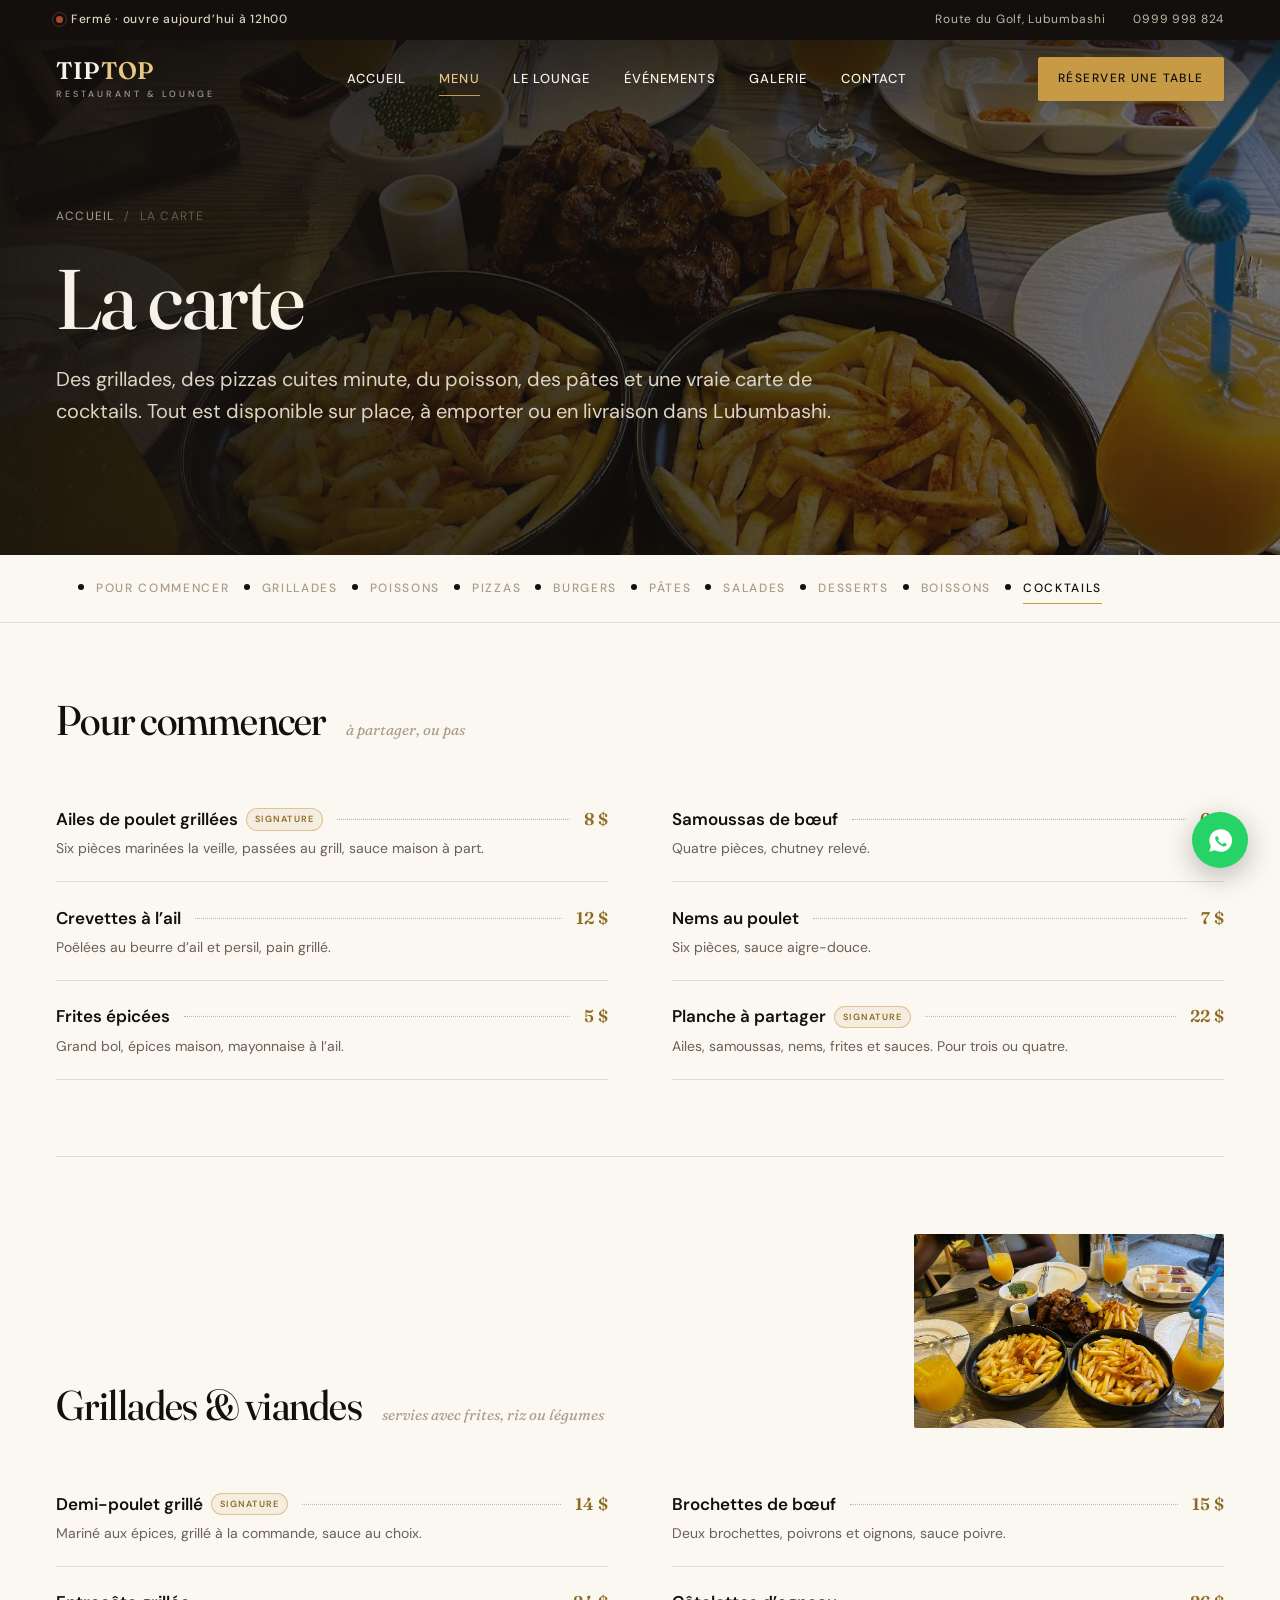
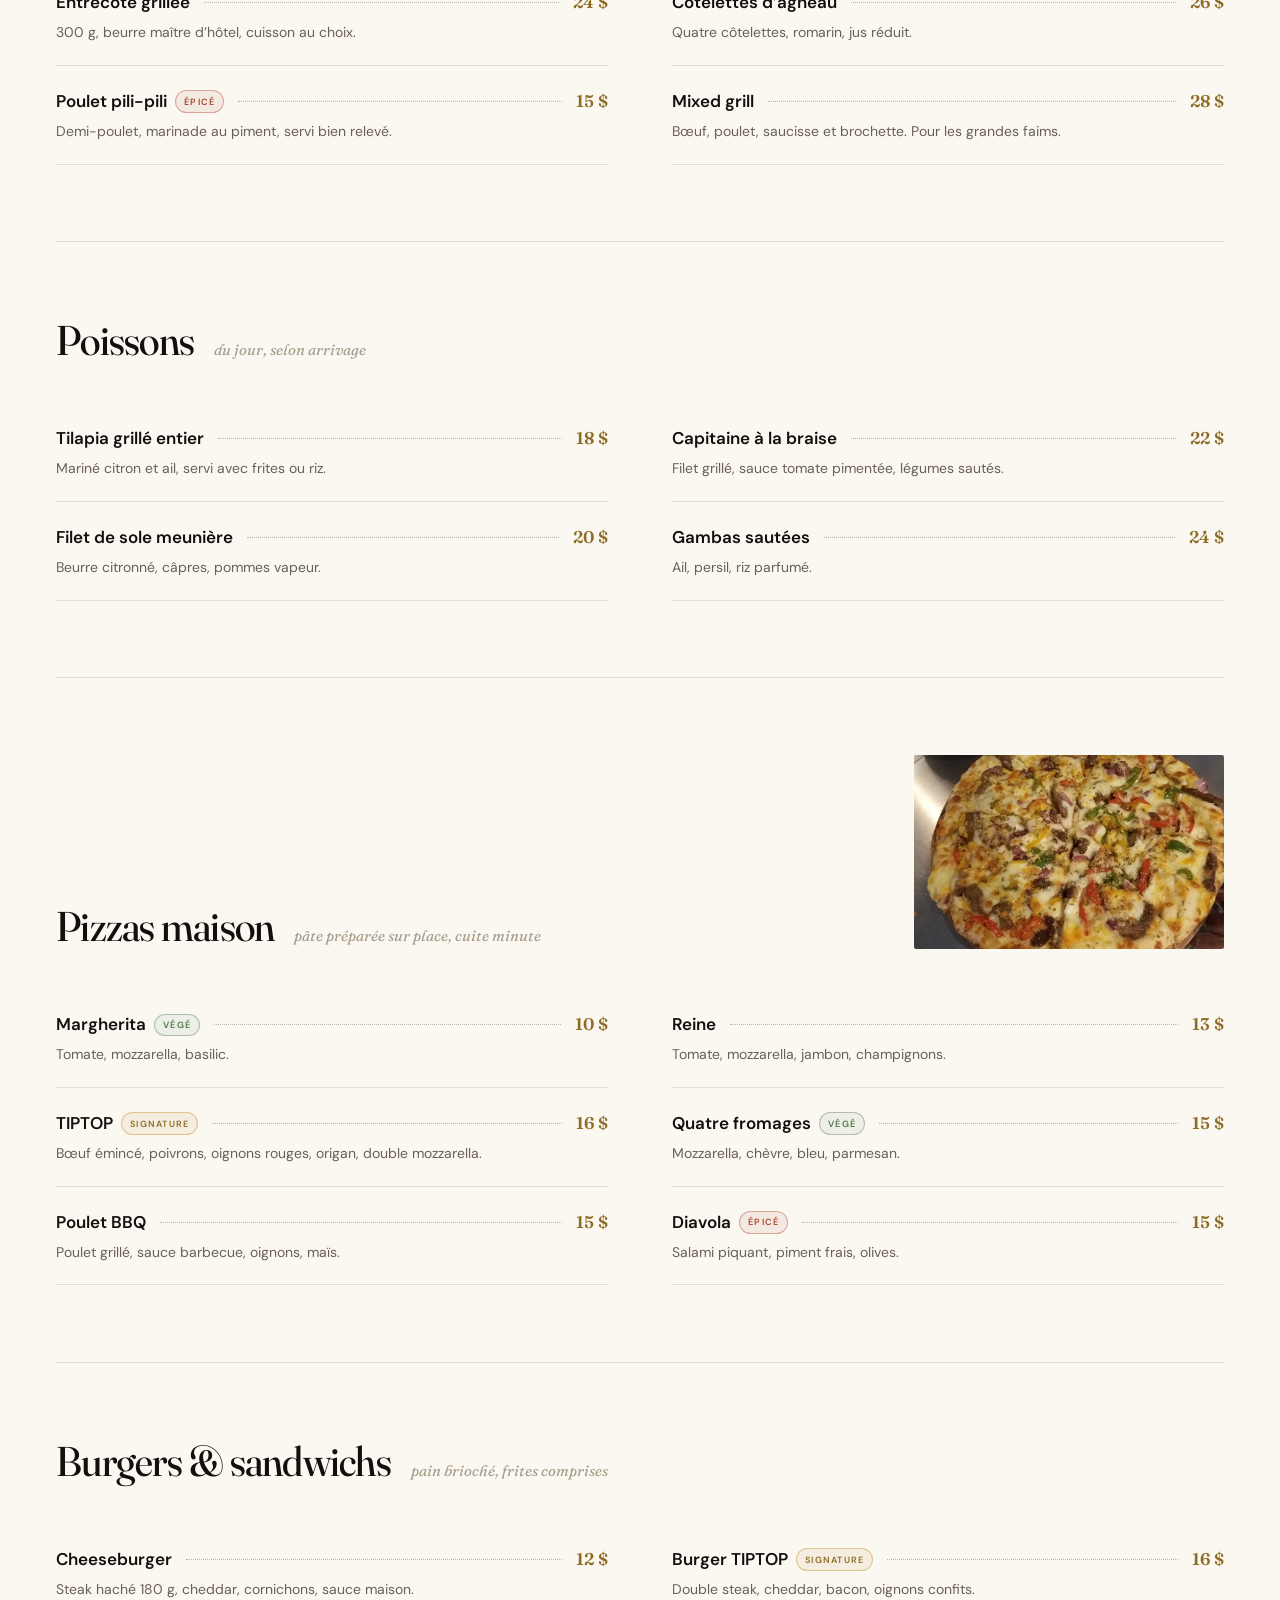
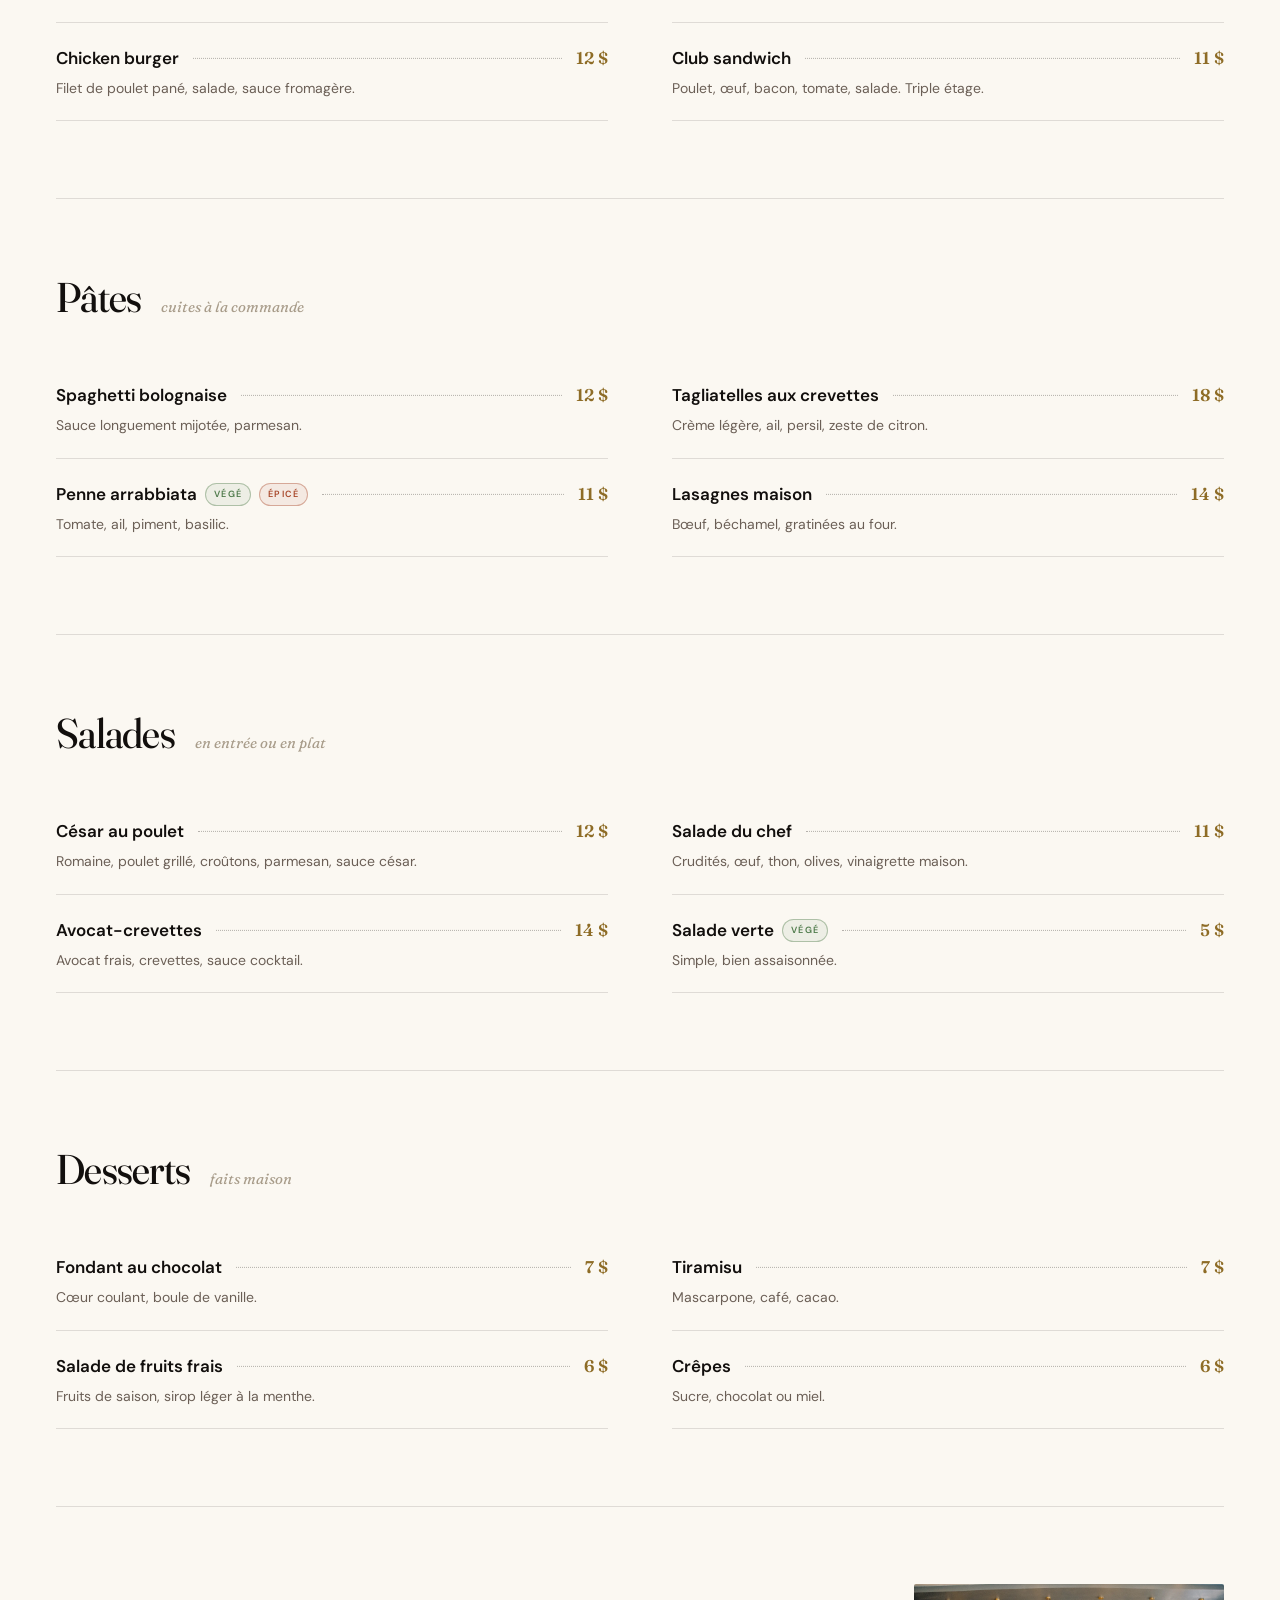
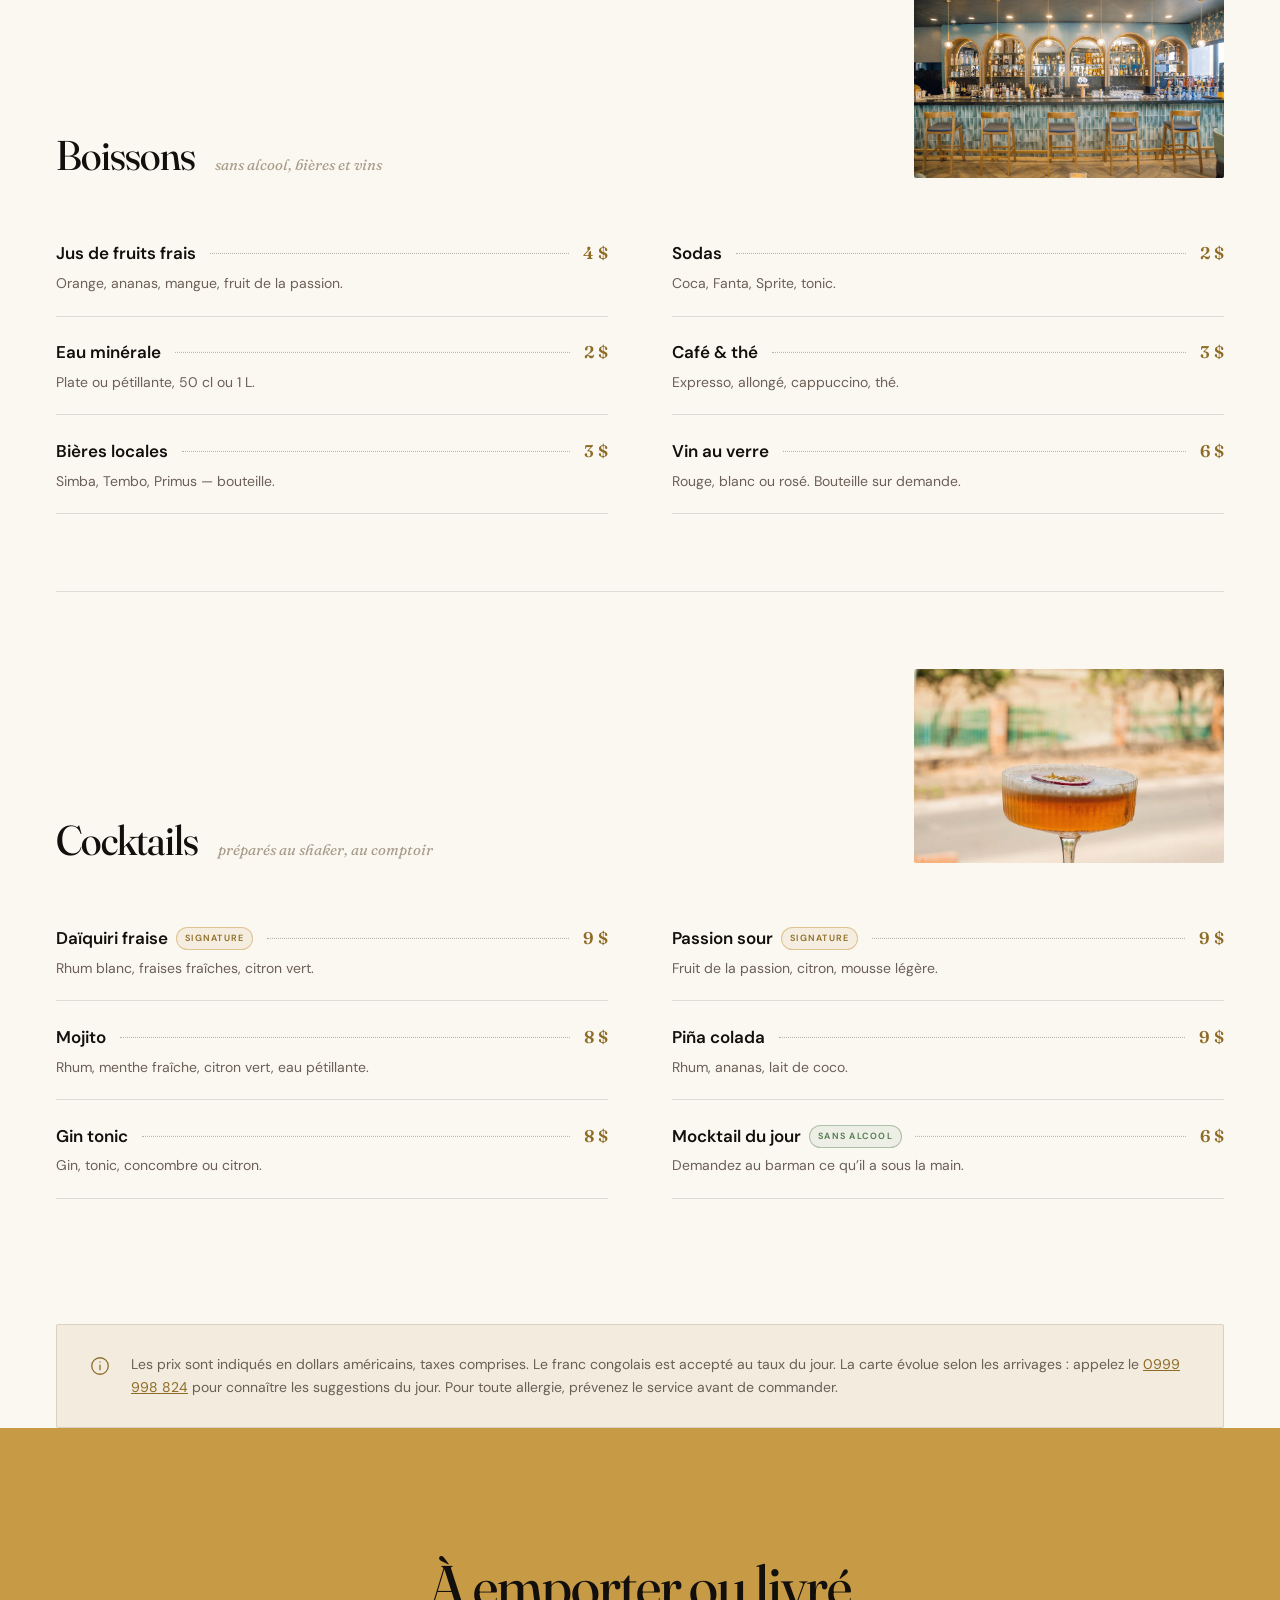
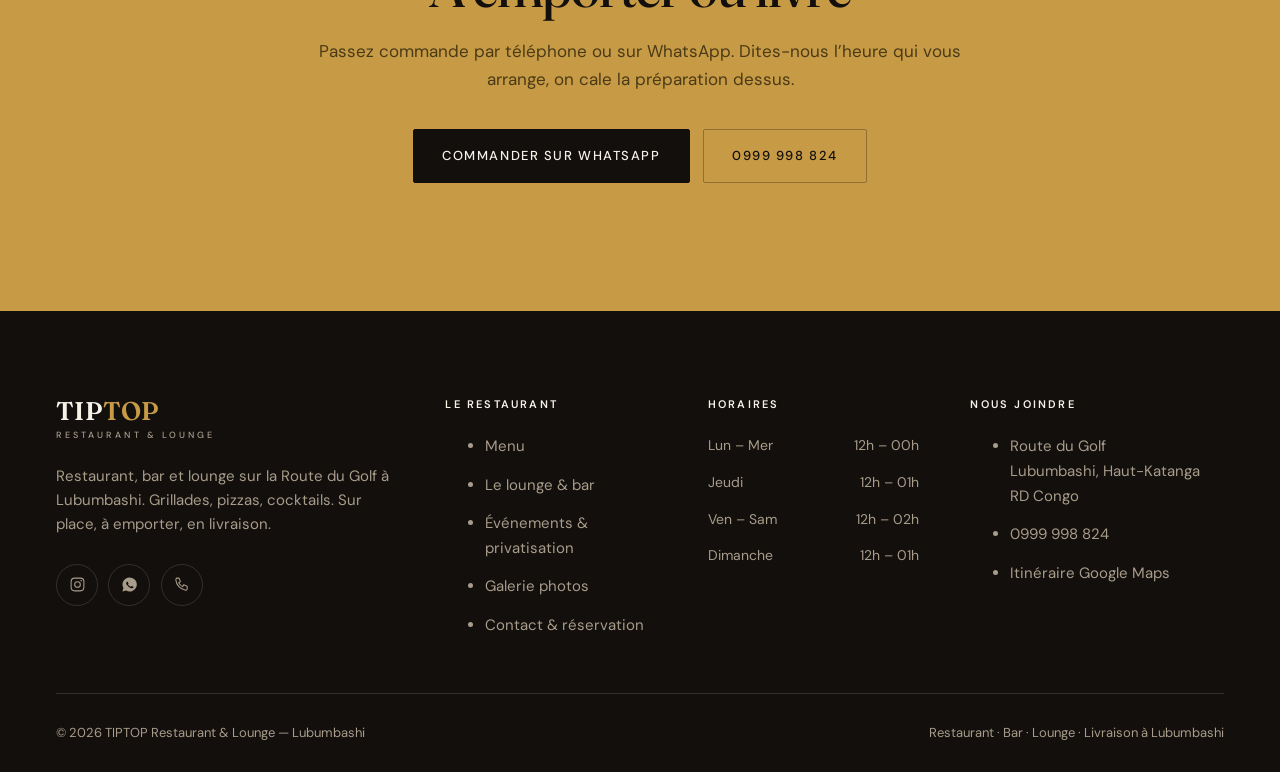
==== carte.html @ ab0c1795 "Site de démonstration TIPTOP Restaurant & Lounge Proposition commerciale pour le restaurant TIPTOP, " ====
<!DOCTYPE html>
<html lang="fr">
<head>
<!-- COPIE DE DEMONSTRATION : indexation desactivee. Voir robots.txt. -->
<meta charset="utf-8">
<meta name="viewport" content="width=device-width,initial-scale=1">
<title>La carte — Grillades, pizzas &amp; cocktails | TIPTOP Lubumbashi</title>
<meta name="description" content="La carte du TIPTOP à Lubumbashi : grillades, poissons, pizzas maison, burgers, salades et cocktails. Sur place, à emporter ou en livraison.">
<link rel="canonical" href="https://www.tiptoplubumbashi.cd/carte.html">
<meta name="robots" content="noindex,nofollow">
<meta name="theme-color" content="#120F0D">

<meta property="og:type" content="website">
<meta property="og:locale" content="fr_CD">
<meta property="og:site_name" content="TIPTOP Restaurant &amp; Lounge">
<meta property="og:title" content="La carte du TIPTOP — Restaurant à Lubumbashi">
<meta property="og:description" content="Grillades, pizzas maison, poissons, burgers et cocktails. Route du Golf, Lubumbashi.">
<meta property="og:url" content="https://www.tiptoplubumbashi.cd/carte.html">
<meta property="og:image" content="https://www.tiptoplubumbashi.cd/assets/img/grillades-poulet-frites-restaurant-lubumbashi.jpg">
<meta name="twitter:card" content="summary_large_image">

<link rel="icon" href="assets/img/favicon.svg" type="image/svg+xml">
<link rel="preconnect" href="https://fonts.googleapis.com">
<link rel="preconnect" href="https://fonts.gstatic.com" crossorigin>
<link href="https://fonts.googleapis.com/css2?family=DM+Sans:ital,opsz,wght@0,9..40,300..700;1,9..40,400&family=Fraunces:ital,opsz,wght,SOFT,WONK@0,9..144,300..700,0..100,0..1;1,9..144,300..700,0..100,0..1&display=swap" rel="stylesheet">
<link rel="stylesheet" href="assets/css/style.css">

<script type="application/ld+json">
{
  "@context": "https://schema.org",
  "@graph": [
    {
      "@type": "Menu",
      "@id": "https://www.tiptoplubumbashi.cd/carte.html#menu",
      "name": "Carte du TIPTOP Restaurant & Lounge",
      "inLanguage": "fr",
      "provider": { "@type": "Restaurant", "name": "TIPTOP Restaurant & Lounge", "@id": "https://www.tiptoplubumbashi.cd/#restaurant" },
      "hasMenuSection": [
        { "@type": "MenuSection", "name": "Pour commencer" },
        { "@type": "MenuSection", "name": "Grillades & viandes" },
        { "@type": "MenuSection", "name": "Poissons" },
        { "@type": "MenuSection", "name": "Pizzas maison" },
        { "@type": "MenuSection", "name": "Burgers & sandwichs" },
        { "@type": "MenuSection", "name": "Pâtes" },
        { "@type": "MenuSection", "name": "Salades" },
        { "@type": "MenuSection", "name": "Desserts" },
        { "@type": "MenuSection", "name": "Boissons" },
        { "@type": "MenuSection", "name": "Cocktails" }
      ]
    },
    {
      "@type": "BreadcrumbList",
      "itemListElement": [
        { "@type": "ListItem", "position": 1, "name": "Accueil", "item": "https://www.tiptoplubumbashi.cd/" },
        { "@type": "ListItem", "position": 2, "name": "La carte", "item": "https://www.tiptoplubumbashi.cd/carte.html" }
      ]
    }
  ]
}
</script>
</head>
<body>

<a href="#principal" class="sr">Aller au contenu</a>

<div class="annonce">
  <div class="enveloppe annonce__in">
    <span class="annonce__etat" data-etat>
      <span class="pastille"></span>
      <span data-etat-texte>Ouvert aujourd’hui</span>
    </span>
    <span class="annonce__liens">
      <a href="index.html#infos">Route du Golf, Lubumbashi</a>
      <a href="tel:+243999998824" class="annonce__tel">0999 998 824</a>
    </span>
  </div>
</div>

<header class="entete">
  <div class="enveloppe entete__in">
    <a href="index.html" class="marque" aria-label="TIPTOP Restaurant et Lounge, accueil">
      <span class="marque__nom">TIP<span>TOP</span></span>
      <span class="marque__sous">Restaurant &amp; Lounge</span>
    </a>
    <nav class="nav" id="menu-principal" aria-label="Navigation principale">
      <a href="index.html">Accueil</a>
      <a href="carte.html" aria-current="page">Menu</a>
      <a href="lounge.html">Le lounge</a>
      <a href="evenements.html">Événements</a>
      <a href="galerie.html">Galerie</a>
      <a href="contact.html">Contact</a>
      <a href="contact.html#reserver" class="btn btn--or btn--petit">Réserver</a>
    </nav>
    <div class="entete__actions">
      <a href="contact.html#reserver" class="btn btn--or btn--petit">Réserver une table</a>
      <button class="burger" aria-label="Ouvrir le menu" aria-expanded="false" aria-controls="menu-principal"><span></span></button>
    </div>
  </div>
</header>
<div class="voile" hidden></div>

<main id="principal">

  <section class="heros-page">
    <div class="heros-page__media">
      <img src="assets/img/grillades-poulet-frites-restaurant-lubumbashi.webp"
           alt="Grillades, frites et sauces servies à table au TIPTOP Restaurant à Lubumbashi"
           width="1800" height="1350" fetchpriority="high">
    </div>
    <div class="enveloppe">
      <nav class="fil" aria-label="Fil d’Ariane">
        <a href="index.html">Accueil</a><span>/</span><span>La carte</span>
      </nav>
      <h1>La carte</h1>
      <p class="chapeau">
        Des grillades, des pizzas cuites minute, du poisson, des pâtes et une vraie
        carte de cocktails. Tout est disponible sur place, à emporter ou en livraison
        dans Lubumbashi.
      </p>
    </div>
  </section>

  <!-- Sommaire -->
  <nav class="menu-nav" aria-label="Sections de la carte">
    <div class="enveloppe">
      <ul>
        <li><a href="#entrees">Pour commencer</a></li>
        <li><a href="#grillades">Grillades</a></li>
        <li><a href="#poissons">Poissons</a></li>
        <li><a href="#pizzas">Pizzas</a></li>
        <li><a href="#burgers">Burgers</a></li>
        <li><a href="#pates">Pâtes</a></li>
        <li><a href="#salades">Salades</a></li>
        <li><a href="#desserts">Desserts</a></li>
        <li><a href="#boissons">Boissons</a></li>
        <li><a href="#cocktails">Cocktails</a></li>
      </ul>
    </div>
  </nav>

  <div class="enveloppe">

    <!-- Entrées -->
    <section class="carte-section" id="entrees">
      <div class="carte-section__tete">
        <div class="carte-section__titre">
          <h2>Pour commencer</h2>
          <p>à partager, ou pas</p>
        </div>
      </div>
      <div class="carte-liste">
        <div class="carte-item">
          <div class="carte-item__txt">
            <h3>Ailes de poulet grillées <span class="fanion fanion--signature">Signature</span></h3>
            <p>Six pièces marinées la veille, passées au grill, sauce maison à part.</p>
          </div>
          <span class="carte-item__pt"></span><span class="carte-item__px">8 $</span>
        </div>
        <div class="carte-item">
          <div class="carte-item__txt">
            <h3>Samoussas de bœuf</h3>
            <p>Quatre pièces, chutney relevé.</p>
          </div>
          <span class="carte-item__pt"></span><span class="carte-item__px">6 $</span>
        </div>
        <div class="carte-item">
          <div class="carte-item__txt">
            <h3>Crevettes à l’ail</h3>
            <p>Poêlées au beurre d’ail et persil, pain grillé.</p>
          </div>
          <span class="carte-item__pt"></span><span class="carte-item__px">12 $</span>
        </div>
        <div class="carte-item">
          <div class="carte-item__txt">
            <h3>Nems au poulet</h3>
            <p>Six pièces, sauce aigre-douce.</p>
          </div>
          <span class="carte-item__pt"></span><span class="carte-item__px">7 $</span>
        </div>
        <div class="carte-item">
          <div class="carte-item__txt">
            <h3>Frites épicées</h3>
            <p>Grand bol, épices maison, mayonnaise à l’ail.</p>
          </div>
          <span class="carte-item__pt"></span><span class="carte-item__px">5 $</span>
        </div>
        <div class="carte-item">
          <div class="carte-item__txt">
            <h3>Planche à partager <span class="fanion fanion--signature">Signature</span></h3>
            <p>Ailes, samoussas, nems, frites et sauces. Pour trois ou quatre.</p>
          </div>
          <span class="carte-item__pt"></span><span class="carte-item__px">22 $</span>
        </div>
      </div>
    </section>

    <!-- Grillades -->
    <section class="carte-section" id="grillades">
      <div class="carte-section__tete">
        <div class="carte-section__titre">
          <h2>Grillades &amp; viandes</h2>
          <p>servies avec frites, riz ou légumes</p>
        </div>
        <figure class="carte-section__photo">
          <img src="assets/img/grillades-poulet-frites-restaurant-lubumbashi.webp" alt="Ailes de poulet grillées et frites épicées servies au TIPTOP à Lubumbashi" width="1800" height="1350" loading="lazy">
        </figure>
      </div>
      <div class="carte-liste">
        <div class="carte-item">
          <div class="carte-item__txt">
            <h3>Demi-poulet grillé <span class="fanion fanion--signature">Signature</span></h3>
            <p>Mariné aux épices, grillé à la commande, sauce au choix.</p>
          </div>
          <span class="carte-item__pt"></span><span class="carte-item__px">14 $</span>
        </div>
        <div class="carte-item">
          <div class="carte-item__txt">
            <h3>Brochettes de bœuf</h3>
            <p>Deux brochettes, poivrons et oignons, sauce poivre.</p>
          </div>
          <span class="carte-item__pt"></span><span class="carte-item__px">15 $</span>
        </div>
        <div class="carte-item">
          <div class="carte-item__txt">
            <h3>Entrecôte grillée</h3>
            <p>300&nbsp;g, beurre maître d’hôtel, cuisson au choix.</p>
          </div>
          <span class="carte-item__pt"></span><span class="carte-item__px">24 $</span>
        </div>
        <div class="carte-item">
          <div class="carte-item__txt">
            <h3>Côtelettes d’agneau</h3>
            <p>Quatre côtelettes, romarin, jus réduit.</p>
          </div>
          <span class="carte-item__pt"></span><span class="carte-item__px">26 $</span>
        </div>
        <div class="carte-item">
          <div class="carte-item__txt">
            <h3>Poulet pili-pili <span class="fanion fanion--epice">Épicé</span></h3>
            <p>Demi-poulet, marinade au piment, servi bien relevé.</p>
          </div>
          <span class="carte-item__pt"></span><span class="carte-item__px">15 $</span>
        </div>
        <div class="carte-item">
          <div class="carte-item__txt">
            <h3>Mixed grill</h3>
            <p>Bœuf, poulet, saucisse et brochette. Pour les grandes faims.</p>
          </div>
          <span class="carte-item__pt"></span><span class="carte-item__px">28 $</span>
        </div>
      </div>
    </section>

    <!-- Poissons -->
    <section class="carte-section" id="poissons">
      <div class="carte-section__tete">
        <div class="carte-section__titre">
          <h2>Poissons</h2>
          <p>du jour, selon arrivage</p>
        </div>
      </div>
      <div class="carte-liste">
        <div class="carte-item">
          <div class="carte-item__txt">
            <h3>Tilapia grillé entier</h3>
            <p>Mariné citron et ail, servi avec frites ou riz.</p>
          </div>
          <span class="carte-item__pt"></span><span class="carte-item__px">18 $</span>
        </div>
        <div class="carte-item">
          <div class="carte-item__txt">
            <h3>Capitaine à la braise</h3>
            <p>Filet grillé, sauce tomate pimentée, légumes sautés.</p>
          </div>
          <span class="carte-item__pt"></span><span class="carte-item__px">22 $</span>
        </div>
        <div class="carte-item">
          <div class="carte-item__txt">
            <h3>Filet de sole meunière</h3>
            <p>Beurre citronné, câpres, pommes vapeur.</p>
          </div>
          <span class="carte-item__pt"></span><span class="carte-item__px">20 $</span>
        </div>
        <div class="carte-item">
          <div class="carte-item__txt">
            <h3>Gambas sautées</h3>
            <p>Ail, persil, riz parfumé.</p>
          </div>
          <span class="carte-item__pt"></span><span class="carte-item__px">24 $</span>
        </div>
      </div>
    </section>

    <!-- Pizzas -->
    <section class="carte-section" id="pizzas">
      <div class="carte-section__tete">
        <div class="carte-section__titre">
          <h2>Pizzas maison</h2>
          <p>pâte préparée sur place, cuite minute</p>
        </div>
        <figure class="carte-section__photo">
          <img src="assets/img/pizza-maison-tiptop-lubumbashi.webp" alt="Pizza maison garnie et cuite à la commande au TIPTOP Lubumbashi" width="1012" height="1350" loading="lazy">
        </figure>
      </div>
      <div class="carte-liste">
        <div class="carte-item">
          <div class="carte-item__txt">
            <h3>Margherita <span class="fanion fanion--veg">Végé</span></h3>
            <p>Tomate, mozzarella, basilic.</p>
          </div>
          <span class="carte-item__pt"></span><span class="carte-item__px">10 $</span>
        </div>
        <div class="carte-item">
          <div class="carte-item__txt">
            <h3>Reine</h3>
            <p>Tomate, mozzarella, jambon, champignons.</p>
          </div>
          <span class="carte-item__pt"></span><span class="carte-item__px">13 $</span>
        </div>
        <div class="carte-item">
          <div class="carte-item__txt">
            <h3>TIPTOP <span class="fanion fanion--signature">Signature</span></h3>
            <p>Bœuf émincé, poivrons, oignons rouges, origan, double mozzarella.</p>
          </div>
          <span class="carte-item__pt"></span><span class="carte-item__px">16 $</span>
        </div>
        <div class="carte-item">
          <div class="carte-item__txt">
            <h3>Quatre fromages <span class="fanion fanion--veg">Végé</span></h3>
            <p>Mozzarella, chèvre, bleu, parmesan.</p>
          </div>
          <span class="carte-item__pt"></span><span class="carte-item__px">15 $</span>
        </div>
        <div class="carte-item">
          <div class="carte-item__txt">
            <h3>Poulet BBQ</h3>
            <p>Poulet grillé, sauce barbecue, oignons, maïs.</p>
          </div>
          <span class="carte-item__pt"></span><span class="carte-item__px">15 $</span>
        </div>
        <div class="carte-item">
          <div class="carte-item__txt">
            <h3>Diavola <span class="fanion fanion--epice">Épicé</span></h3>
            <p>Salami piquant, piment frais, olives.</p>
          </div>
          <span class="carte-item__pt"></span><span class="carte-item__px">15 $</span>
        </div>
      </div>
    </section>

    <!-- Burgers -->
    <section class="carte-section" id="burgers">
      <div class="carte-section__tete">
        <div class="carte-section__titre">
          <h2>Burgers &amp; sandwichs</h2>
          <p>pain brioché, frites comprises</p>
        </div>
      </div>
      <div class="carte-liste">
        <div class="carte-item">
          <div class="carte-item__txt">
            <h3>Cheeseburger</h3>
            <p>Steak haché 180&nbsp;g, cheddar, cornichons, sauce maison.</p>
          </div>
          <span class="carte-item__pt"></span><span class="carte-item__px">12 $</span>
        </div>
        <div class="carte-item">
          <div class="carte-item__txt">
            <h3>Burger TIPTOP <span class="fanion fanion--signature">Signature</span></h3>
            <p>Double steak, cheddar, bacon, oignons confits.</p>
          </div>
          <span class="carte-item__pt"></span><span class="carte-item__px">16 $</span>
        </div>
        <div class="carte-item">
          <div class="carte-item__txt">
            <h3>Chicken burger</h3>
            <p>Filet de poulet pané, salade, sauce fromagère.</p>
          </div>
          <span class="carte-item__pt"></span><span class="carte-item__px">12 $</span>
        </div>
        <div class="carte-item">
          <div class="carte-item__txt">
            <h3>Club sandwich</h3>
            <p>Poulet, œuf, bacon, tomate, salade. Triple étage.</p>
          </div>
          <span class="carte-item__pt"></span><span class="carte-item__px">11 $</span>
        </div>
      </div>
    </section>

    <!-- Pâtes -->
    <section class="carte-section" id="pates">
      <div class="carte-section__tete">
        <div class="carte-section__titre">
          <h2>Pâtes</h2>
          <p>cuites à la commande</p>
        </div>
      </div>
      <div class="carte-liste">
        <div class="carte-item">
          <div class="carte-item__txt">
            <h3>Spaghetti bolognaise</h3>
            <p>Sauce longuement mijotée, parmesan.</p>
          </div>
          <span class="carte-item__pt"></span><span class="carte-item__px">12 $</span>
        </div>
        <div class="carte-item">
          <div class="carte-item__txt">
            <h3>Tagliatelles aux crevettes</h3>
            <p>Crème légère, ail, persil, zeste de citron.</p>
          </div>
          <span class="carte-item__pt"></span><span class="carte-item__px">18 $</span>
        </div>
        <div class="carte-item">
          <div class="carte-item__txt">
            <h3>Penne arrabbiata <span class="fanion fanion--veg">Végé</span> <span class="fanion fanion--epice">Épicé</span></h3>
            <p>Tomate, ail, piment, basilic.</p>
          </div>
          <span class="carte-item__pt"></span><span class="carte-item__px">11 $</span>
        </div>
        <div class="carte-item">
          <div class="carte-item__txt">
            <h3>Lasagnes maison</h3>
            <p>Bœuf, béchamel, gratinées au four.</p>
          </div>
          <span class="carte-item__pt"></span><span class="carte-item__px">14 $</span>
        </div>
      </div>
    </section>

    <!-- Salades -->
    <section class="carte-section" id="salades">
      <div class="carte-section__tete">
        <div class="carte-section__titre">
          <h2>Salades</h2>
          <p>en entrée ou en plat</p>
        </div>
      </div>
      <div class="carte-liste">
        <div class="carte-item">
          <div class="carte-item__txt">
            <h3>César au poulet</h3>
            <p>Romaine, poulet grillé, croûtons, parmesan, sauce césar.</p>
          </div>
          <span class="carte-item__pt"></span><span class="carte-item__px">12 $</span>
        </div>
        <div class="carte-item">
          <div class="carte-item__txt">
            <h3>Salade du chef</h3>
            <p>Crudités, œuf, thon, olives, vinaigrette maison.</p>
          </div>
          <span class="carte-item__pt"></span><span class="carte-item__px">11 $</span>
        </div>
        <div class="carte-item">
          <div class="carte-item__txt">
            <h3>Avocat-crevettes</h3>
            <p>Avocat frais, crevettes, sauce cocktail.</p>
          </div>
          <span class="carte-item__pt"></span><span class="carte-item__px">14 $</span>
        </div>
        <div class="carte-item">
          <div class="carte-item__txt">
            <h3>Salade verte <span class="fanion fanion--veg">Végé</span></h3>
            <p>Simple, bien assaisonnée.</p>
          </div>
          <span class="carte-item__pt"></span><span class="carte-item__px">5 $</span>
        </div>
      </div>
    </section>

    <!-- Desserts -->
    <section class="carte-section" id="desserts">
      <div class="carte-section__tete">
        <div class="carte-section__titre">
          <h2>Desserts</h2>
          <p>faits maison</p>
        </div>
      </div>
      <div class="carte-liste">
        <div class="carte-item">
          <div class="carte-item__txt">
            <h3>Fondant au chocolat</h3>
            <p>Cœur coulant, boule de vanille.</p>
          </div>
          <span class="carte-item__pt"></span><span class="carte-item__px">7 $</span>
        </div>
        <div class="carte-item">
          <div class="carte-item__txt">
            <h3>Tiramisu</h3>
            <p>Mascarpone, café, cacao.</p>
          </div>
          <span class="carte-item__pt"></span><span class="carte-item__px">7 $</span>
        </div>
        <div class="carte-item">
          <div class="carte-item__txt">
            <h3>Salade de fruits frais</h3>
            <p>Fruits de saison, sirop léger à la menthe.</p>
          </div>
          <span class="carte-item__pt"></span><span class="carte-item__px">6 $</span>
        </div>
        <div class="carte-item">
          <div class="carte-item__txt">
            <h3>Crêpes</h3>
            <p>Sucre, chocolat ou miel.</p>
          </div>
          <span class="carte-item__pt"></span><span class="carte-item__px">6 $</span>
        </div>
      </div>
    </section>

    <!-- Boissons -->
    <section class="carte-section" id="boissons">
      <div class="carte-section__tete">
        <div class="carte-section__titre">
          <h2>Boissons</h2>
          <p>sans alcool, bières et vins</p>
        </div>
        <figure class="carte-section__photo">
          <img src="assets/img/bar-bouteilles-arches-tiptop-lubumbashi.webp" alt="Le bar du TIPTOP, ses arches et ses bouteilles, Route du Golf à Lubumbashi" width="1800" height="1200" loading="lazy">
        </figure>
      </div>
      <div class="carte-liste">
        <div class="carte-item">
          <div class="carte-item__txt">
            <h3>Jus de fruits frais</h3>
            <p>Orange, ananas, mangue, fruit de la passion.</p>
          </div>
          <span class="carte-item__pt"></span><span class="carte-item__px">4 $</span>
        </div>
        <div class="carte-item">
          <div class="carte-item__txt">
            <h3>Sodas</h3>
            <p>Coca, Fanta, Sprite, tonic.</p>
          </div>
          <span class="carte-item__pt"></span><span class="carte-item__px">2 $</span>
        </div>
        <div class="carte-item">
          <div class="carte-item__txt">
            <h3>Eau minérale</h3>
            <p>Plate ou pétillante, 50&nbsp;cl ou 1&nbsp;L.</p>
          </div>
          <span class="carte-item__pt"></span><span class="carte-item__px">2 $</span>
        </div>
        <div class="carte-item">
          <div class="carte-item__txt">
            <h3>Café &amp; thé</h3>
            <p>Expresso, allongé, cappuccino, thé.</p>
          </div>
          <span class="carte-item__pt"></span><span class="carte-item__px">3 $</span>
        </div>
        <div class="carte-item">
          <div class="carte-item__txt">
            <h3>Bières locales</h3>
            <p>Simba, Tembo, Primus — bouteille.</p>
          </div>
          <span class="carte-item__pt"></span><span class="carte-item__px">3 $</span>
        </div>
        <div class="carte-item">
          <div class="carte-item__txt">
            <h3>Vin au verre</h3>
            <p>Rouge, blanc ou rosé. Bouteille sur demande.</p>
          </div>
          <span class="carte-item__pt"></span><span class="carte-item__px">6 $</span>
        </div>
      </div>
    </section>

    <!-- Cocktails -->
    <section class="carte-section" id="cocktails">
      <div class="carte-section__tete">
        <div class="carte-section__titre">
          <h2>Cocktails</h2>
          <p>préparés au shaker, au comptoir</p>
        </div>
        <figure class="carte-section__photo">
          <img src="assets/img/cocktail-signature-passion-tiptop-lubumbashi.webp" alt="Cocktail signature au fruit de la passion préparé au bar du TIPTOP" width="900" height="1350" loading="lazy">
        </figure>
      </div>
      <div class="carte-liste">
        <div class="carte-item">
          <div class="carte-item__txt">
            <h3>Daïquiri fraise <span class="fanion fanion--signature">Signature</span></h3>
            <p>Rhum blanc, fraises fraîches, citron vert.</p>
          </div>
          <span class="carte-item__pt"></span><span class="carte-item__px">9 $</span>
        </div>
        <div class="carte-item">
          <div class="carte-item__txt">
            <h3>Passion sour <span class="fanion fanion--signature">Signature</span></h3>
            <p>Fruit de la passion, citron, mousse légère.</p>
          </div>
          <span class="carte-item__pt"></span><span class="carte-item__px">9 $</span>
        </div>
        <div class="carte-item">
          <div class="carte-item__txt">
            <h3>Mojito</h3>
            <p>Rhum, menthe fraîche, citron vert, eau pétillante.</p>
          </div>
          <span class="carte-item__pt"></span><span class="carte-item__px">8 $</span>
        </div>
        <div class="carte-item">
          <div class="carte-item__txt">
            <h3>Piña colada</h3>
            <p>Rhum, ananas, lait de coco.</p>
          </div>
          <span class="carte-item__pt"></span><span class="carte-item__px">9 $</span>
        </div>
        <div class="carte-item">
          <div class="carte-item__txt">
            <h3>Gin tonic</h3>
            <p>Gin, tonic, concombre ou citron.</p>
          </div>
          <span class="carte-item__pt"></span><span class="carte-item__px">8 $</span>
        </div>
        <div class="carte-item">
          <div class="carte-item__txt">
            <h3>Mocktail du jour <span class="fanion fanion--veg">Sans alcool</span></h3>
            <p>Demandez au barman ce qu’il a sous la main.</p>
          </div>
          <span class="carte-item__pt"></span><span class="carte-item__px">6 $</span>
        </div>
      </div>
    </section>

    <div class="carte-note">
      <svg viewBox="0 0 24 24" fill="none" stroke="currentColor" stroke-width="1.4" stroke-linecap="round"><circle cx="12" cy="12" r="9"/><path d="M12 11v5M12 7.6v.1"/></svg>
      <p>
        Les prix sont indiqués en dollars américains, taxes comprises. Le franc congolais
        est accepté au taux du jour. La carte évolue selon les arrivages&nbsp;:
        appelez le <a href="tel:+243999998824" style="color:var(--or-sombre);text-decoration:underline">0999 998 824</a>
        pour connaître les suggestions du jour. Pour toute allergie, prévenez le service avant de commander.
      </p>
    </div>

  </div>

  <section class="bande section">
    <div class="enveloppe">
      <h2 class="reveal">À emporter ou livré</h2>
      <p class="reveal">
        Passez commande par téléphone ou sur WhatsApp. Dites-nous l’heure qui vous
        arrange, on cale la préparation dessus.
      </p>
      <div class="bande__ctas reveal">
        <a href="https://wa.me/243999998824" class="btn" target="_blank" rel="noopener">Commander sur WhatsApp</a>
        <a href="tel:+243999998824" class="btn btn--fantome">0999 998 824</a>
      </div>
    </div>
  </section>

</main>

<footer class="pied">
  <div class="enveloppe">
    <div class="pied__grille">
      <div class="pied__a-propos">
        <span class="marque">
          <span class="marque__nom">TIP<span style="color:var(--or)">TOP</span></span>
          <span class="marque__sous">Restaurant &amp; Lounge</span>
        </span>
        <p>Restaurant, bar et lounge sur la Route du Golf à Lubumbashi. Grillades, pizzas, cocktails. Sur place, à emporter, en livraison.</p>
        <div class="reseaux">
          <a href="https://www.instagram.com/tip_top_restaurant_lounge" target="_blank" rel="noopener" aria-label="Instagram"><svg viewBox="0 0 24 24" fill="none" stroke="currentColor" stroke-width="1.5"><rect x="3" y="3" width="18" height="18" rx="5"/><circle cx="12" cy="12" r="4"/><circle cx="17.2" cy="6.8" r="1.1" fill="currentColor" stroke="none"/></svg></a>
          <a href="https://wa.me/243999998824" target="_blank" rel="noopener" aria-label="WhatsApp"><svg viewBox="0 0 24 24" fill="currentColor"><path d="M12 2a10 10 0 0 0-8.6 15L2 22l5.2-1.4A10 10 0 1 0 12 2Zm5.3 14.1c-.2.6-1.3 1.2-1.8 1.2-.5.1-1 .1-1.7-.1a12 12 0 0 1-5.6-4.7c-.4-.6-.9-1.5-.9-2.4s.5-1.4.7-1.6c.2-.2.4-.3.6-.3h.5c.2 0 .4 0 .6.4l.8 1.9c.1.2 0 .4-.1.5l-.4.5c-.1.2-.3.3-.1.6a9 9 0 0 0 3.6 3c.3.2.5.1.6 0l.8-.9c.2-.2.4-.2.6-.1l1.8.9c.2.1.4.2.4.3v.8Z"/></svg></a>
          <a href="tel:+243999998824" aria-label="Téléphone"><svg viewBox="0 0 24 24" fill="none" stroke="currentColor" stroke-width="1.5" stroke-linecap="round" stroke-linejoin="round"><path d="M5 3h3.5l2 5-2.5 1.5a12 12 0 0 0 5.5 5.5L15 12.5l5 2V18a2 2 0 0 1-2.2 2A16 16 0 0 1 4 5.2 2 2 0 0 1 6 3"/></svg></a>
        </div>
      </div>
      <div>
        <h4>Le restaurant</h4>
        <ul>
          <li><a href="carte.html">Menu</a></li>
          <li><a href="lounge.html">Le lounge &amp; bar</a></li>
          <li><a href="evenements.html">Événements &amp; privatisation</a></li>
          <li><a href="galerie.html">Galerie photos</a></li>
          <li><a href="contact.html">Contact &amp; réservation</a></li>
        </ul>
      </div>
      <div>
        <h4>Horaires</h4>
        <ul class="pied__horaires">
          <li><span>Lun – Mer</span><span>12h – 00h</span></li>
          <li><span>Jeudi</span><span>12h – 01h</span></li>
          <li><span>Ven – Sam</span><span>12h – 02h</span></li>
          <li><span>Dimanche</span><span>12h – 01h</span></li>
        </ul>
      </div>
      <div>
        <h4>Nous joindre</h4>
        <ul>
          <li>Route du Golf<br>Lubumbashi, Haut-Katanga<br>RD Congo</li>
          <li><a href="tel:+243999998824">0999 998 824</a></li>
          <li><a href="https://www.google.com/maps/place/TIPTOP+Restaurant+%26+Lounge/@-11.651495,27.4494089,17z" target="_blank" rel="noopener">Itinéraire Google Maps</a></li>
        </ul>
      </div>
    </div>
    <div class="pied__bas">
      <span>© <span data-annee>2026</span> TIPTOP Restaurant &amp; Lounge — Lubumbashi</span>
      <span>Restaurant · Bar · Lounge · Livraison à Lubumbashi</span>
    </div>
  </div>
</footer>

<a href="https://wa.me/243999998824" class="flottant" target="_blank" rel="noopener" aria-label="Nous écrire sur WhatsApp">
  <svg viewBox="0 0 24 24" fill="currentColor"><path d="M12 2a10 10 0 0 0-8.6 15L2 22l5.2-1.4A10 10 0 1 0 12 2Zm5.3 14.1c-.2.6-1.3 1.2-1.8 1.2-.5.1-1 .1-1.7-.1a12 12 0 0 1-5.6-4.7c-.4-.6-.9-1.5-.9-2.4s.5-1.4.7-1.6c.2-.2.4-.3.6-.3h.5c.2 0 .4 0 .6.4l.8 1.9c.1.2 0 .4-.1.5l-.4.5c-.1.2-.3.3-.1.6a9 9 0 0 0 3.6 3c.3.2.5.1.6 0l.8-.9c.2-.2.4-.2.6-.1l1.8.9c.2.1.4.2.4.3v.8Z"/></svg>
</a>

<script src="assets/js/main.js" defer></script>
</body>
</html>
---- assets/css/style.css ----
/* ==========================================================================
   TIPTOP Restaurant & Lounge — Lubumbashi
   Feuille de style principale
   ========================================================================== */

/* --- 1. Reset ------------------------------------------------------------ */
*,*::before,*::after{box-sizing:border-box}
html{-webkit-text-size-adjust:100%;scroll-behavior:smooth;overflow-x:clip}
@media (prefers-reduced-motion:reduce){html{scroll-behavior:auto}
  *,*::before,*::after{animation-duration:.01ms!important;transition-duration:.01ms!important}}
body,h1,h2,h3,h4,p,figure,blockquote,dl,dd,ul,ol{margin:0}
ul[class],ol[class]{list-style:none;padding:0}
/* `height:auto` est indispensable : sans lui, l'attribut height="1350" du
   HTML impose sa hauteur et l'`aspect-ratio` des règles plus bas est ignoré.
   Les images s'affichaient alors à leur hauteur d'origine. */
img,picture,svg{max-width:100%;height:auto;display:block}
input,button,textarea,select{font:inherit;color:inherit}
button{background:none;border:0;cursor:pointer}
a{text-decoration:none;color:inherit}
table{border-collapse:collapse;width:100%}

/* --- 2. Jetons de design ------------------------------------------------- */
:root{
  --noir:#120F0D;
  --noir-2:#1A1512;
  --noir-3:#241D19;
  --creme:#F7F2E8;
  --creme-2:#DED4C3;
  --creme-3:#A89C8A;
  --or:#C79A45;
  --or-clair:#E6C684;
  --or-sombre:#8E6C26;
  --brique:#A8472A;
  --vert:#4E7A4A;

  --papier:#FBF8F2;
  --papier-2:#F2EBDE;
  --trait:rgba(18,15,13,.12);
  --trait-clair:rgba(247,242,232,.14);

  --display:"Fraunces",ui-serif,Georgia,"Times New Roman",serif;
  --texte:"DM Sans",-apple-system,BlinkMacSystemFont,"Segoe UI",Roboto,sans-serif;

  --h-entete:79px;            /* 78px de contenu + 1px de filet */
  --gouttiere:clamp(1.25rem,5vw,3.5rem);
  --max:1280px;
  --section-y:clamp(4.5rem,10vw,9rem);

  --r:2px;
  --ombre:0 1px 2px rgba(18,15,13,.05),0 12px 36px -12px rgba(18,15,13,.22);
  --t:420ms cubic-bezier(.2,.7,.3,1);
}

/* --- 3. Base ------------------------------------------------------------- */
body{
  font-family:var(--texte);
  font-size:clamp(1rem,.96rem + .2vw,1.0625rem);
  line-height:1.65;
  color:var(--noir);
  background:var(--papier);
  /* `clip` et non `hidden` : `hidden` ferait du body un conteneur de
     défilement et casserait le `position:sticky` de l'en-tête. */
  overflow-x:clip;
}
body.nav-ouverte{overflow:hidden}

h1,h2,h3,h4,.display{
  font-family:var(--display);
  font-weight:450;
  font-variation-settings:"SOFT" 18,"WONK" 1,"opsz" 110;
  line-height:1.04;
  letter-spacing:-.018em;
  text-wrap:balance;
}
h1{font-size:clamp(2.6rem,1.6rem + 4.6vw,5.4rem)}
h2{font-size:clamp(2rem,1.35rem + 2.9vw,3.7rem)}
h3{font-size:clamp(1.3rem,1.15rem + .7vw,1.7rem);font-variation-settings:"SOFT" 18,"WONK" 0,"opsz" 40}
h4{font-size:1.0625rem;font-variation-settings:"SOFT" 10,"WONK" 0,"opsz" 24}
p{text-wrap:pretty}
em{font-style:italic;font-variation-settings:"SOFT" 40,"WONK" 1}

::selection{background:var(--or);color:var(--noir)}
:focus-visible{outline:2px solid var(--or);outline-offset:3px}

/* --- 4. Utilitaires ------------------------------------------------------ */
.enveloppe{width:100%;max-width:var(--max);margin-inline:auto;padding-inline:var(--gouttiere)}
.enveloppe--etroite{max-width:980px}
.section{padding-block:var(--section-y)}
.sr{position:absolute;width:1px;height:1px;padding:0;margin:-1px;overflow:hidden;clip:rect(0,0,0,0);white-space:nowrap;border:0}

.surtitre{
  display:flex;align-items:center;gap:.75rem;
  font-size:.6875rem;font-weight:500;letter-spacing:.22em;text-transform:uppercase;
  color:var(--or-sombre);margin-bottom:1.5rem;
}
.surtitre::before{content:"";width:2rem;height:1px;background:currentColor;opacity:.6;flex:none}
.surtitre--clair{color:var(--or)}
.surtitre--centre{justify-content:center}

.chapeau{
  font-size:clamp(1.0625rem,1rem + .35vw,1.25rem);
  line-height:1.6;color:#4A403A;max-width:58ch;
}
.sombre .chapeau,.heros-page .chapeau,.lounge .chapeau{color:var(--creme-2)}

.plume{color:var(--or);font-variation-settings:"SOFT" 40,"WONK" 1;font-style:italic}

.sombre{background:var(--noir);color:var(--creme);position:relative;isolation:isolate}
.sombre::after{
  content:"";position:absolute;inset:0;z-index:-1;pointer-events:none;
  background-image:url("data:image/svg+xml,%3Csvg xmlns='http://www.w3.org/2000/svg' width='160' height='160'%3E%3Cfilter id='n'%3E%3CfeTurbulence type='fractalNoise' baseFrequency='.85' numOctaves='3'/%3E%3C/filter%3E%3Crect width='160' height='160' filter='url(%23n)' opacity='.05'/%3E%3C/svg%3E");
}
.sombre h2,.sombre h3,.sombre h4{color:var(--creme)}

/* --- 5. Boutons ---------------------------------------------------------- */
.btn{
  --bg:var(--noir);--fg:var(--creme);--bd:var(--noir);
  display:inline-flex;align-items:center;justify-content:center;gap:.6rem;
  padding:.95rem 1.75rem;border:1px solid var(--bd);background:var(--bg);color:var(--fg);
  font-size:.8125rem;font-weight:500;letter-spacing:.12em;text-transform:uppercase;
  border-radius:var(--r);
  transition:background var(--t),color var(--t),border-color var(--t),transform 180ms ease;
}
.btn:hover{transform:translateY(-2px)}
.btn:active{transform:translateY(0)}
.btn svg{width:1em;height:1em;flex:none}

.btn--or{--bg:var(--or);--fg:var(--noir);--bd:var(--or)}
.btn--or:hover{--bg:var(--or-clair);--bd:var(--or-clair)}
.btn--fantome{--bg:transparent;--fg:var(--noir);--bd:rgba(18,15,13,.3)}
.btn--fantome:hover{--bg:var(--noir);--fg:var(--creme);--bd:var(--noir)}
.btn--fantome-clair{--bg:transparent;--fg:var(--creme);--bd:rgba(247,242,232,.35)}
.btn--fantome-clair:hover{--bg:var(--creme);--fg:var(--noir);--bd:var(--creme)}
.btn--petit{padding:.7rem 1.2rem;font-size:.75rem}

.lien-fleche{
  display:inline-flex;align-items:center;gap:.6rem;
  font-size:.8125rem;font-weight:500;letter-spacing:.12em;text-transform:uppercase;
  color:var(--or-sombre);padding-bottom:.35rem;border-bottom:1px solid currentColor;
  transition:gap 240ms ease,color var(--t);
}
.lien-fleche:hover{gap:1rem}
.sombre .lien-fleche,.lounge .lien-fleche{color:var(--or)}

/* --- 6. Bandeau annonce -------------------------------------------------- */
.annonce{background:var(--noir);color:var(--creme-2);font-size:.75rem;letter-spacing:.06em}
.annonce__in{display:flex;align-items:center;justify-content:space-between;gap:1.5rem;min-height:40px;padding-block:.5rem}
.annonce__etat{display:inline-flex;align-items:center;gap:.5rem;font-weight:500}
.pastille{width:7px;height:7px;border-radius:50%;background:var(--vert);flex:none;position:relative}
.pastille::after{content:"";position:absolute;inset:-4px;border-radius:50%;border:1px solid currentColor;color:var(--vert);opacity:.45;animation:pulse 2.6s ease-out infinite}
.pastille--ferme{background:var(--brique)}
.pastille--ferme::after{color:var(--brique)}
@keyframes pulse{0%{transform:scale(.6);opacity:.6}100%{transform:scale(1.5);opacity:0}}
.annonce__liens{display:flex;gap:1.75rem;align-items:center}
.annonce__liens a{opacity:.85;transition:opacity var(--t),color var(--t)}
.annonce__liens a:hover{opacity:1;color:var(--or-clair)}
@media (max-width:860px){.annonce__liens a:not(.annonce__tel){display:none}}
@media (max-width:520px){.annonce__etat .detail{display:none}}

/* --- 7. En-tête ---------------------------------------------------------- */
/* L'en-tête flotte par-dessus la photo du héros : pas de bandeau clair
   qui coupe l'image en haut. Il ne devient opaque qu'au défilement. */
.entete{
  position:sticky;top:0;z-index:60;
  background:transparent;
  border-bottom:1px solid transparent;
  color:var(--creme);
  transition:background var(--t),color var(--t),border-color var(--t),box-shadow var(--t);
}
/* Voile sombre très léger, pour que le menu reste lisible sur une photo claire */
.entete::before{
  content:"";position:absolute;inset:0;z-index:-1;pointer-events:none;
  background:linear-gradient(to bottom,rgba(18,15,13,.5),rgba(18,15,13,.12) 70%,transparent);
  transition:opacity var(--t);
}
.entete .marque__nom span{color:var(--or-clair)}
.entete .marque__sous{color:rgba(247,242,232,.6)}
.entete .nav a[aria-current="page"]{color:var(--or-clair)}
.entete .burger span,
.entete .burger span::before,
.entete .burger span::after{background:var(--creme)}

/* État opaque, dès que l'on quitte le haut de la page */
.entete--collee{
  background:rgba(251,248,242,.94);backdrop-filter:blur(14px);
  color:var(--noir);border-bottom-color:var(--trait);
  box-shadow:0 1px 24px rgba(18,15,13,.09);
}
.entete--collee::before{opacity:0}
.entete--collee .marque__nom span{color:var(--or-sombre)}
.entete--collee .marque__sous{color:var(--creme-3)}
.entete--collee .nav a[aria-current="page"]{color:var(--or-sombre)}
.entete--collee .burger span,
.entete--collee .burger span::before,
.entete--collee .burger span::after{background:var(--noir)}

.entete__in{display:flex;align-items:center;justify-content:space-between;gap:2rem;min-height:78px}

/* Le héros remonte sous l'en-tête pour que la photo occupe toute la hauteur */
.heros,.heros-page{margin-top:calc(-1 * var(--h-entete))}

.marque{display:flex;flex-direction:column;line-height:1;flex:none}
.marque__nom{
  font-family:var(--display);font-size:1.5rem;font-weight:600;
  font-variation-settings:"SOFT" 12,"WONK" 0,"opsz" 40;letter-spacing:.01em;
}
.marque__nom span{color:var(--or-sombre)}
.marque__sous{font-size:.5625rem;letter-spacing:.34em;text-transform:uppercase;color:var(--creme-3);margin-top:.4rem;font-weight:500}

.nav{display:flex;align-items:center;gap:2.1rem}
.nav a{font-size:.8125rem;font-weight:500;letter-spacing:.08em;text-transform:uppercase;position:relative;padding-block:.4rem;transition:color var(--t)}
.nav a::after{content:"";position:absolute;left:0;bottom:0;width:100%;height:1px;background:var(--or);transform:scaleX(0);transform-origin:right;transition:transform 340ms cubic-bezier(.2,.7,.3,1)}
.nav a:hover::after,.nav a[aria-current="page"]::after{transform:scaleX(1);transform-origin:left}
.nav a[aria-current="page"]{color:var(--or-sombre)}

.entete__actions{display:flex;align-items:center;gap:1rem;flex:none}
/* Le bouton d'appel vit dans .entete__actions sur grand écran
   et dans le panneau de navigation sur mobile — jamais les deux. */
@media (min-width:1041px){.nav > .btn{display:none}}

.burger{display:none;width:44px;height:44px;align-items:center;justify-content:center;margin-right:-10px}
.burger span{display:block;width:22px;height:1.5px;background:var(--noir);position:relative;transition:background 160ms}
.burger span::before,.burger span::after{content:"";position:absolute;left:0;width:22px;height:1.5px;background:var(--noir);transition:transform var(--t),top var(--t)}
.burger span::before{top:-7px}
.burger span::after{top:7px}
.nav-ouverte .burger span{background:transparent}
.nav-ouverte .burger span::before{top:0;transform:rotate(45deg)}
.nav-ouverte .burger span::after{top:0;transform:rotate(-45deg)}
.voile{display:none}

@media (max-width:1040px){
  .burger{display:flex;z-index:80}
  .nav{
    position:fixed;inset:0 0 0 auto;width:min(380px,86vw);
    background:var(--noir);color:var(--creme);
    flex-direction:column;align-items:flex-start;justify-content:center;gap:0;
    padding:2rem var(--gouttiere);
    transform:translateX(100%);transition:transform 520ms cubic-bezier(.16,.84,.26,1);
    z-index:70;
  }
  .nav-ouverte .nav{transform:translateX(0)}
  .nav a{
    font-family:var(--display);font-size:1.9rem;text-transform:none;letter-spacing:-.01em;
    padding-block:.65rem;width:100%;border-bottom:1px solid var(--trait-clair);
    font-variation-settings:"SOFT" 18,"WONK" 0,"opsz" 40;
  }
  .nav a::after{display:none}
  .nav a[aria-current="page"]{color:var(--or)}
  .nav .btn{margin-top:2rem;width:100%}
  .entete__actions .btn{display:none}
  .nav-ouverte .burger span::before,.nav-ouverte .burger span::after{background:var(--creme)}
  .voile{display:block;position:fixed;inset:0;background:rgba(18,15,13,.55);opacity:0;visibility:hidden;transition:opacity var(--t),visibility var(--t);z-index:65}
  .nav-ouverte .voile{opacity:1;visibility:visible}
}

/* --- 8. Héros ------------------------------------------------------------ */
.heros{position:relative;min-height:min(92vh,880px);display:flex;align-items:flex-end;color:var(--creme);isolation:isolate;overflow:hidden}
.heros__media{position:absolute;inset:0;z-index:-2}
.heros__media img{width:100%;height:100%;object-fit:cover;object-position:center 55%}

/* Carrousel : les vues se superposent et se fondent l'une dans l'autre */
.heros__vue{position:absolute;inset:0;margin:0;opacity:0;transition:opacity 1400ms cubic-bezier(.4,0,.2,1)}
.heros__vue.est-active{opacity:1}
.heros__vue img{animation:none}
/* Zoom lent (effet Ken Burns) uniquement sur la vue affichée */
.heros__vue.est-active img{animation:zoomLent 9000ms ease-out forwards}
@keyframes zoomLent{
  from{transform:scale(1.001)}
  to{transform:scale(1.085)}
}

/* Dans le flux, sous les boutons : en position absolue elles finissaient
   par chevaucher les appels à l'action sur un écran peu haut. */
.heros__points{display:flex;gap:.6rem;margin-top:2.25rem}
.heros__points button{
  width:34px;height:3px;border-radius:2px;background:rgba(247,242,232,.3);
  position:relative;overflow:hidden;transition:background var(--t);
}
.heros__points button:hover{background:rgba(247,242,232,.55)}
.heros__points button::after{
  content:"";position:absolute;inset:0;background:var(--or);
  transform:scaleX(0);transform-origin:left;
}
.heros__points button[aria-selected="true"]::after{
  animation:remplir var(--duree-vue,6000ms) linear forwards;
}
@keyframes remplir{from{transform:scaleX(0)}to{transform:scaleX(1)}}
@media (max-width:640px){.heros__points button{width:24px}}
@media (prefers-reduced-motion:reduce){
  .heros__vue{transition:none}
  .heros__vue.est-active img{animation:none}
  .heros__points button[aria-selected="true"]::after{animation:none;transform:scaleX(1)}
}
.heros::before{
  content:"";position:absolute;inset:0;z-index:-1;
  background:
    linear-gradient(to top,rgba(18,15,13,.94) 0%,rgba(18,15,13,.62) 38%,rgba(18,15,13,.22) 68%,rgba(18,15,13,.5) 100%),
    radial-gradient(120% 80% at 20% 100%,rgba(18,15,13,.6),transparent 60%);
}
.heros__in{padding-block:clamp(3rem,9vw,6.5rem) clamp(4rem,9vw,6.5rem);width:100%;padding-top:calc(var(--h-entete) + clamp(1.5rem,5vw,4rem))}

/* Écran peu haut (portable 13", fenêtre réduite) : on resserre le héros
   pour que les deux boutons restent visibles sans défiler. */
@media (max-height:760px){
  .heros{min-height:100svh}
  .heros h1{font-size:clamp(2rem,1.2rem + 3.4vw,3.2rem)}
  .heros__chapeau{font-size:1rem;margin-bottom:1.6rem;line-height:1.55}
  .note{margin-bottom:1rem}
  .heros__in{padding-bottom:clamp(3.5rem,8vw,5rem)}
  .machine__curseur{height:.78em}
}
.heros__contenu{max-width:52ch}
.heros h1{color:var(--creme);margin-bottom:1.5rem}
.heros h1 em{display:block;color:var(--or-clair)}

/* Machine à écrire : la hauteur est réservée d'avance pour que la
   ligne qui s'écrit ne fasse pas sauter le reste de la page. */
.machine{
  display:block;color:var(--or-clair);
  min-height:1.04em;        /* = line-height du h1 */
}
.machine__curseur{
  display:inline-block;width:.06em;height:.82em;
  background:var(--or);margin-left:.06em;vertical-align:-.04em;
  animation:clignote 1.1s steps(1) infinite;
}
@keyframes clignote{0%,49%{opacity:1}50%,100%{opacity:0}}
.machine--fini .machine__curseur{animation-duration:1.4s}
.heros__chapeau{color:var(--creme-2);font-size:clamp(1.0625rem,1rem + .4vw,1.3rem);max-width:48ch;margin-bottom:2.5rem;line-height:1.6}
.heros__ctas{display:flex;flex-wrap:wrap;gap:.85rem}

.note{display:inline-flex;align-items:center;gap:.7rem;margin-bottom:1.75rem;font-size:.8125rem;letter-spacing:.04em;color:var(--creme-2)}
.note__etoiles{display:flex;gap:.15rem;color:var(--or)}
.note__etoiles svg{width:14px;height:14px}
.note strong{color:var(--creme);font-weight:600}

.heros__defile{
  position:absolute;right:var(--gouttiere);bottom:clamp(3rem,9vw,6.5rem);
  writing-mode:vertical-rl;font-size:.6875rem;letter-spacing:.24em;text-transform:uppercase;
  color:var(--creme-2);display:flex;align-items:center;gap:1rem;
}
.heros__defile::after{content:"";width:1px;height:58px;background:linear-gradient(var(--or),transparent)}
@media (max-width:980px){.heros__defile{display:none}}

.heros-page{
  position:relative;color:var(--creme);isolation:isolate;overflow:hidden;
  padding-block:calc(var(--h-entete) + clamp(3rem,7vw,5.5rem)) clamp(4.5rem,11vw,8rem);
}
.heros-page__media{position:absolute;inset:0;z-index:-2}
/* Zoom très lent, à peine perceptible : donne vie à l'image fixe
   des pages intérieures sans distraire de la lecture. */
.heros-page__media img{width:100%;height:100%;object-fit:cover;animation:zoomPage 20s ease-out forwards}
@keyframes zoomPage{from{transform:scale(1.001)}to{transform:scale(1.07)}}
@media (prefers-reduced-motion:reduce){.heros-page__media img{animation:none}}
.heros-page::before{content:"";position:absolute;inset:0;z-index:-1;background:linear-gradient(to right,rgba(18,15,13,.94),rgba(18,15,13,.74) 55%,rgba(18,15,13,.55))}
.heros-page h1{color:var(--creme);max-width:18ch;margin-bottom:1.25rem}

.fil{display:flex;gap:.6rem;font-size:.75rem;letter-spacing:.1em;text-transform:uppercase;color:var(--creme-3);margin-bottom:1.75rem;flex-wrap:wrap}
.fil a{transition:color var(--t)}
.fil a:hover{color:var(--or)}
.fil span{opacity:.5}

/* --- 9. Bande atouts ----------------------------------------------------- */
.atouts{background:var(--noir-2);color:var(--creme);border-block:1px solid var(--trait-clair)}
.atouts__grille{display:grid;grid-template-columns:repeat(4,1fr)}
.atout{padding:2.4rem 1.75rem;display:flex;gap:1rem;align-items:flex-start;border-right:1px solid var(--trait-clair)}
.atout:last-child{border-right:0}
.atout svg{width:26px;height:26px;color:var(--or);flex:none;stroke-width:1.1}
.atout h4{margin-bottom:.3rem;letter-spacing:0;color:var(--creme)}
.atout p{font-size:.875rem;color:var(--creme-3);line-height:1.5}
@media (max-width:980px){.atouts__grille{grid-template-columns:repeat(2,1fr)}
  .atout:nth-child(2n){border-right:0}
  .atout:nth-child(-n+2){border-bottom:1px solid var(--trait-clair)}}
@media (max-width:540px){.atouts__grille{grid-template-columns:1fr}
  .atout{border-right:0;border-bottom:1px solid var(--trait-clair)}
  .atout:last-child{border-bottom:0}}

/* --- 10. Présentation ---------------------------------------------------- */
.presentation__grille{display:grid;grid-template-columns:1fr 1fr;gap:clamp(2.5rem,6vw,6rem);align-items:center}
.presentation__media{position:relative}
/* 3/4 = le format natif des photos verticales (1012 × 1350) : aucun recadrage.
   Le cadre isole la grande photo pour que son animation de dévoilement
   ne rogne pas la vignette qui déborde volontairement. */
.presentation__media .cadre{overflow:hidden;border-radius:var(--r)}
.presentation__media .cadre img{width:100%;aspect-ratio:3/4;object-fit:cover;display:block}
.vignette{position:absolute;right:-2.5rem;bottom:-2.5rem;width:46%;border:10px solid var(--papier);border-radius:var(--r);box-shadow:var(--ombre)}
.vignette img{aspect-ratio:1;object-fit:cover;width:100%}
.presentation__texte > * + *{margin-top:1.4rem}
.presentation__texte .btn,.presentation__texte .lien-fleche{margin-top:2.25rem}
.signature{font-family:var(--display);font-size:1.4rem;font-style:italic;font-variation-settings:"SOFT" 50,"WONK" 1,"opsz" 40;color:var(--or-sombre);margin-top:2rem}
@media (max-width:900px){.presentation__grille{grid-template-columns:1fr}
  .vignette{right:0;bottom:-1.75rem;width:38%;border-width:7px}
  .presentation__texte{margin-top:3rem}
  /* Sur une seule colonne, une photo verticale pleine largeur dépasserait
     la hauteur de l'écran : on la plafonne et on recadre. */
  .presentation__media .cadre img{max-height:min(68vh,560px)}}

.chiffres{display:flex;gap:clamp(1.5rem,4vw,3.5rem);flex-wrap:wrap}
.chiffre strong{display:block;font-family:var(--display);font-size:2.6rem;font-weight:500;color:var(--noir);line-height:1;font-variation-settings:"SOFT" 12,"WONK" 0,"opsz" 60}
.chiffre span{display:block;font-size:.75rem;letter-spacing:.14em;text-transform:uppercase;color:var(--creme-3);margin-top:.6rem}

/* --- 11. Entête de section ----------------------------------------------- */
.tete{display:flex;align-items:flex-end;justify-content:space-between;gap:2.5rem;margin-bottom:clamp(2.5rem,5vw,4rem)}
.tete__gauche{max-width:36ch}
.tete .chapeau{margin-top:1.25rem}
@media (max-width:820px){.tete{flex-direction:column;align-items:flex-start;gap:1.75rem}}

/* --- 12. Cartes plats ---------------------------------------------------- */
.plats{display:grid;grid-template-columns:repeat(3,1fr);gap:clamp(1.25rem,2.5vw,2rem)}
.plat{position:relative;overflow:hidden;border-radius:var(--r);isolation:isolate;background:var(--noir);display:block}
.plat img{width:100%;aspect-ratio:3/4;object-fit:cover;transition:transform 900ms cubic-bezier(.2,.7,.3,1);opacity:.92}
.plat:hover img{transform:scale(1.06)}
.plat__texte{position:absolute;inset:auto 0 0 0;padding:1.75rem;color:var(--creme);background:linear-gradient(to top,rgba(18,15,13,.94),rgba(18,15,13,.55) 55%,transparent)}
.plat__texte h3{margin-bottom:.4rem;color:var(--creme)}
.plat__texte p{font-size:.875rem;color:var(--creme-2);line-height:1.5}
.plat__etiq{position:absolute;top:1.25rem;left:1.25rem;background:var(--or);color:var(--noir);font-size:.625rem;font-weight:600;letter-spacing:.14em;text-transform:uppercase;padding:.35rem .7rem;border-radius:var(--r)}
@media (max-width:900px){.plats{grid-template-columns:repeat(2,1fr)}}
@media (max-width:560px){.plats{grid-template-columns:1fr}
  .plat img{aspect-ratio:4/3}}

/* --- 13. Section lounge -------------------------------------------------- */
.lounge{position:relative;color:var(--creme);isolation:isolate;overflow:hidden}
.lounge__media{position:absolute;inset:0;z-index:-2}
.lounge__media img{width:100%;height:100%;object-fit:cover}
.lounge::before{content:"";position:absolute;inset:0;z-index:-1;background:linear-gradient(105deg,rgba(18,15,13,.96) 32%,rgba(18,15,13,.74) 62%,rgba(18,15,13,.42))}
.lounge__contenu{max-width:52ch}
.lounge h2{color:var(--creme)}
.lounge h2 em{color:var(--or-clair)}
.lounge__liste{margin-top:2.5rem;display:grid;gap:1.1rem}
.lounge__liste li{display:flex;gap:.9rem;align-items:flex-start;font-size:.9375rem;color:var(--creme-2)}
.lounge__liste svg{width:18px;height:18px;color:var(--or);flex:none;margin-top:.25rem}
.lounge .btn{margin-top:2.75rem}

/* --- 14. Avis ------------------------------------------------------------ */
.avis{background:var(--papier-2)}
.avis__grille{display:grid;grid-template-columns:repeat(3,1fr);gap:clamp(1.25rem,2.5vw,2rem)}
.carte-avis{background:var(--papier);padding:2.25rem;border:1px solid var(--trait);border-radius:var(--r);display:flex;flex-direction:column;margin:0}
.carte-avis__etoiles{display:flex;gap:.15rem;color:var(--or);margin-bottom:1.25rem}
.carte-avis__etoiles svg{width:15px;height:15px}
.carte-avis blockquote{font-family:var(--display);font-size:1.125rem;line-height:1.5;font-variation-settings:"SOFT" 24,"WONK" 1,"opsz" 36;flex:1}
.carte-avis figcaption{margin-top:1.75rem;padding-top:1.25rem;border-top:1px solid var(--trait);font-size:.8125rem;color:var(--creme-3);letter-spacing:.04em}
.carte-avis figcaption strong{display:block;color:var(--noir);font-weight:600;font-size:.875rem;letter-spacing:0;margin-bottom:.2rem}
.avis__pied{margin-top:3rem;display:flex;align-items:center;justify-content:center;gap:1.25rem;flex-wrap:wrap}
@media (max-width:900px){.avis__grille{grid-template-columns:1fr}}

/* --- 15. Galerie --------------------------------------------------------- */
/* Mosaïque « justifiée » : la largeur de chaque tuile est proportionnelle
   au format de la photo, si bien qu'aucune n'est déformée ni recadrée.
   Chaque lien porte son ratio en --ar (1.5 pour une 3:2, .75 pour une 3:4). */
.mosaique{display:flex;flex-wrap:wrap;gap:.75rem}
.mosaique a{
  flex:1 1 calc(var(--ar,1) * 230px);min-width:140px;
  aspect-ratio:var(--ar,1);
  overflow:hidden;border-radius:var(--r);background:var(--noir-3);position:relative;display:block;
}
.mosaique img{width:100%;height:100%;object-fit:cover;transition:transform 820ms cubic-bezier(.2,.7,.3,1)}
.mosaique a::after{content:"";position:absolute;inset:0;background:rgba(18,15,13,0);transition:background var(--t)}
.mosaique a:hover img{transform:scale(1.06)}
.mosaique a:hover::after{background:rgba(18,15,13,.16)}
@media (max-width:620px){.mosaique a{flex-basis:calc(var(--ar,1) * 150px)}}

.galerie-filtres{display:flex;flex-wrap:wrap;gap:.5rem;margin-bottom:2.5rem;justify-content:center}
.galerie-filtres button{padding:.6rem 1.25rem;border:1px solid var(--trait);border-radius:100px;font-size:.75rem;letter-spacing:.1em;text-transform:uppercase;font-weight:500;transition:background var(--t),color var(--t),border-color var(--t)}
.galerie-filtres button:hover{border-color:var(--noir)}
.galerie-filtres button[aria-pressed="true"]{background:var(--noir);color:var(--creme);border-color:var(--noir)}
/* Mosaïque en colonnes : chaque photo garde ses proportions d'origine,
   verticale ou horizontale, sans recadrage. */
.galerie-grille{columns:3 280px;column-gap:.9rem}
.galerie-grille figure{
  margin:0 0 .9rem;break-inside:avoid;overflow:hidden;border-radius:var(--r);
  background:var(--noir-3);position:relative;cursor:zoom-in;
}
/* Plafond de hauteur : en une seule colonne, une photo verticale
   occuperait plus d'un écran à elle seule. */
.galerie-grille img{width:100%;height:auto;max-height:72vh;object-fit:cover;display:block;transition:transform 820ms cubic-bezier(.2,.7,.3,1)}
.galerie-grille figure::after{
  content:"";position:absolute;inset:0;background:rgba(18,15,13,0);transition:background var(--t);
}
.galerie-grille figure:hover img{transform:scale(1.05)}
.galerie-grille figure:hover::after{background:rgba(18,15,13,.14)}
.galerie-grille figure[hidden]{display:none}
@media (max-width:620px){.galerie-grille{columns:1}}

.visionneuse{position:fixed;inset:0;z-index:200;background:rgba(10,8,7,.96);display:none;align-items:center;justify-content:center;padding:clamp(1rem,4vw,3rem)}
.visionneuse.actif{display:flex}
.visionneuse img{max-width:100%;max-height:84vh;object-fit:contain;border-radius:var(--r)}
.visionneuse__fermer{position:absolute;top:1.5rem;right:1.5rem;width:44px;height:44px;color:var(--creme);border:1px solid var(--trait-clair);border-radius:50%;display:grid;place-items:center;transition:background var(--t),color var(--t)}
.visionneuse__fermer:hover{background:var(--creme);color:var(--noir)}
.visionneuse__nav{position:absolute;top:50%;transform:translateY(-50%);width:48px;height:48px;color:var(--creme);display:grid;place-items:center;border:1px solid var(--trait-clair);border-radius:50%;transition:background var(--t),color var(--t)}
.visionneuse__nav:hover{background:var(--creme);color:var(--noir)}
.visionneuse__prec{left:1.5rem}
.visionneuse__suiv{right:1.5rem}
.visionneuse__cpt{position:absolute;bottom:1.5rem;left:50%;transform:translateX(-50%);color:var(--creme-3);font-size:.8125rem;letter-spacing:.1em}
@media (max-width:640px){.visionneuse__nav{width:40px;height:40px}.visionneuse__prec{left:.5rem}.visionneuse__suiv{right:.5rem}}

/* --- 16. Bande CTA ------------------------------------------------------- */
.bande{background:var(--or);color:var(--noir);text-align:center}
.bande h2{max-width:20ch;margin:0 auto 1.25rem}
.bande p{max-width:54ch;margin:0 auto 2.25rem;color:#4A3A16}
.bande__ctas{display:flex;gap:.85rem;justify-content:center;flex-wrap:wrap}

/* --- 17. Infos pratiques ------------------------------------------------- */
.infos__grille{display:grid;grid-template-columns:1fr 1.15fr;gap:clamp(2.5rem,5vw,5rem)}
.horaires{width:100%;margin-top:1.5rem}
.horaires th,.horaires td{padding:.85rem 0;border-bottom:1px solid var(--trait-clair);text-align:left;font-size:.9375rem;font-weight:400}
.horaires th{color:var(--creme-2);font-weight:400;text-transform:capitalize}
.horaires td{text-align:right;color:var(--creme);font-variant-numeric:tabular-nums;letter-spacing:.02em}
.horaires tr.aujourdhui th,.horaires tr.aujourdhui td{color:var(--or-clair);font-weight:600}
.horaires tr.aujourdhui th::after{content:" · aujourd’hui";font-weight:400;font-size:.75rem;opacity:.75;text-transform:none}
.infos__bloc{margin-top:2.75rem}
.coord{display:grid;gap:1.4rem;margin-top:1.5rem}
.coord li{display:flex;gap:1rem;align-items:flex-start}
.coord svg{width:20px;height:20px;color:var(--or);flex:none;margin-top:.2rem;stroke-width:1.2}
.coord strong{display:block;font-size:.6875rem;letter-spacing:.18em;text-transform:uppercase;color:var(--creme-3);font-weight:500;margin-bottom:.3rem}
.coord a{transition:color var(--t)}
.coord a:hover{color:var(--or-clair)}
/* Le plan n'a pas besoin d'occuper toute la hauteur de la colonne :
   il reste lisible bien plus bas et la section raccourcit d'autant. */
.carte-geo{
  border-radius:var(--r);overflow:hidden;border:1px solid var(--trait-clair);
  background:var(--noir-3);height:clamp(260px,38vh,360px);align-self:start;position:sticky;top:calc(var(--h-entete) + 1.5rem);
}
.carte-geo iframe{width:100%;height:100%;border:0;display:block;filter:grayscale(.25) contrast(1.05)}
/* Version détaillée de la page contact : un peu plus haute, non collante */
.carte-geo--haute{height:clamp(340px,52vh,520px);position:static}
.horaires--serre th,.horaires--serre td{padding-block:.7rem}
@media (max-width:900px){.infos__grille{grid-template-columns:1fr}
  .carte-geo{position:static;height:clamp(240px,34vh,300px)}}

/* --- 18. Carte (menu) ---------------------------------------------------- */
.menu-nav{position:sticky;top:78px;z-index:40;background:rgba(251,248,242,.95);backdrop-filter:blur(14px);border-bottom:1px solid var(--trait)}
.menu-nav ul{display:flex;gap:2rem;overflow-x:auto;padding-block:1.1rem;scrollbar-width:none}
.menu-nav ul::-webkit-scrollbar{display:none}
.menu-nav a{font-size:.75rem;letter-spacing:.14em;text-transform:uppercase;font-weight:500;white-space:nowrap;color:var(--creme-3);transition:color var(--t);padding-block:.25rem;border-bottom:1px solid transparent;display:block}
.menu-nav a:hover,.menu-nav a.actif{color:var(--noir);border-color:var(--or)}

.carte-section{padding-block:clamp(3rem,6vw,5rem);border-bottom:1px solid var(--trait);scroll-margin-top:140px}
.carte-section:last-of-type{border-bottom:0}
.carte-section__tete{
  display:flex;align-items:flex-end;justify-content:space-between;
  gap:1.5rem 2.5rem;margin-bottom:2.5rem;flex-wrap:wrap;
}
.carte-section__titre{display:flex;align-items:baseline;gap:1.25rem;flex-wrap:wrap;flex:1 1 20rem}
.carte-section__tete h2{font-size:clamp(1.75rem,1.3rem + 1.8vw,2.6rem)}
.carte-section__tete p{font-size:.9375rem;color:var(--creme-3);font-style:italic;font-family:var(--display);font-variation-settings:"SOFT" 40,"WONK" 1,"opsz" 24}

/* Photo d'illustration d'une section, posée à droite du titre :
   elle tient dans la hauteur de l'en-tête et n'allonge donc pas la page. */
.carte-section__photo{
  flex:0 0 auto;width:min(310px,40%);aspect-ratio:16/10;margin:0;
  overflow:hidden;border-radius:var(--r);background:var(--noir-3);position:relative;
}
.carte-section__photo img{
  width:100%;height:100%;object-fit:cover;
  transition:transform 900ms cubic-bezier(.2,.7,.3,1);
}
.carte-section__photo:hover img{transform:scale(1.05)}
@media (max-width:720px){
  .carte-section__photo{width:100%;aspect-ratio:16/7;order:-1}
  .carte-section__tete{align-items:flex-start}
}

.carte-liste{display:grid;grid-template-columns:repeat(2,1fr);gap:0 clamp(2.5rem,5vw,4.5rem)}
/* Nom ........ prix sur la même ligne, description en dessous */
.carte-item{
  display:grid;grid-template-columns:auto 1fr auto;
  grid-template-areas:"titre points prix" "desc desc desc";
  column-gap:.85rem;align-items:baseline;
  padding-block:1.35rem;border-bottom:1px solid var(--trait);
}
.carte-item__txt{display:contents}
.carte-item h3{grid-area:titre;font-size:1.0625rem;font-family:var(--texte);font-weight:600;letter-spacing:0;line-height:1.35;display:flex;align-items:center;gap:.5rem;flex-wrap:wrap;font-variation-settings:normal}
.carte-item p{grid-area:desc;font-size:.875rem;color:#6B5F56;line-height:1.5;margin-top:.35rem;max-width:46ch}
.carte-item__pt{grid-area:points;border-bottom:1px dotted rgba(18,15,13,.3);min-width:1.5rem;transform:translateY(-.3em)}
.carte-item__px{grid-area:prix;font-family:var(--display);font-size:1.0625rem;font-weight:600;font-variation-settings:"SOFT" 12,"WONK" 0,"opsz" 24;color:var(--or-sombre);white-space:nowrap;font-variant-numeric:tabular-nums}
.fanion{font-size:.5625rem;font-weight:600;letter-spacing:.14em;text-transform:uppercase;padding:.2rem .5rem;border-radius:100px;border:1px solid;line-height:1.6}
.fanion--signature{color:var(--or-sombre);border-color:rgba(199,154,69,.5);background:rgba(199,154,69,.1)}
.fanion--epice{color:var(--brique);border-color:rgba(168,71,42,.4);background:rgba(168,71,42,.08)}
.fanion--veg{color:var(--vert);border-color:rgba(78,122,74,.4);background:rgba(78,122,74,.08)}
@media (max-width:820px){.carte-liste{grid-template-columns:1fr}}

.carte-note{background:var(--papier-2);border:1px solid var(--trait);border-radius:var(--r);padding:1.75rem 2rem;display:flex;gap:1.25rem;align-items:flex-start;margin-top:3rem}
.carte-note svg{width:22px;height:22px;color:var(--or-sombre);flex:none;margin-top:.15rem}
.carte-note p{font-size:.875rem;color:#6B5F56}

/* --- 19. Offres / formules ----------------------------------------------- */
.offres{display:grid;grid-template-columns:repeat(3,1fr);gap:clamp(1.25rem,2.5vw,2rem)}
.offre{border:1px solid var(--trait-clair);border-radius:var(--r);padding:2.25rem;background:var(--noir-2);display:flex;flex-direction:column;transition:border-color var(--t),transform var(--t)}
.offre:hover{border-color:rgba(199,154,69,.5);transform:translateY(-4px)}
.offre__num{font-family:var(--display);font-size:.875rem;color:var(--or);letter-spacing:.1em;margin-bottom:1.5rem}
.offre h3{color:var(--creme);margin-bottom:.9rem}
.offre > p{font-size:.9375rem;color:var(--creme-3)}
.offre ul{margin-top:1.5rem;display:grid;gap:.7rem;flex:1}
.offre li{display:flex;gap:.7rem;font-size:.875rem;color:var(--creme-2);align-items:flex-start}
.offre li svg{width:16px;height:16px;color:var(--or);flex:none;margin-top:.3rem}
.offre .lien-fleche{margin-top:2rem;align-self:flex-start}
@media (max-width:900px){.offres{grid-template-columns:1fr}}

/* --- 20. Formulaire ------------------------------------------------------ */
.formulaire{display:grid;gap:1.25rem}
.champ{display:flex;flex-direction:column;gap:.5rem}
.champ--duo{display:grid;grid-template-columns:1fr 1fr;gap:1.25rem}
.champ label{font-size:.6875rem;letter-spacing:.16em;text-transform:uppercase;font-weight:500;color:var(--creme-3)}
.champ input,.champ select,.champ textarea{padding:.95rem 1.1rem;border:1px solid var(--trait);background:var(--papier);border-radius:var(--r);font-size:.9375rem;transition:border-color var(--t),background var(--t);width:100%}
.champ input:focus,.champ select:focus,.champ textarea:focus{border-color:var(--or);outline:none;background:#fff}
.champ textarea{resize:vertical;min-height:120px}
.champ select{appearance:none;background-image:url("data:image/svg+xml,%3Csvg xmlns='http://www.w3.org/2000/svg' width='12' height='8' fill='none' stroke='%23A89C8A' stroke-width='1.5'%3E%3Cpath d='M1 1.5 6 6.5 11 1.5'/%3E%3C/svg%3E");background-repeat:no-repeat;background-position:right 1.1rem center}
.formulaire .btn{margin-top:.75rem;justify-self:start}
.mention{font-size:.8125rem;color:var(--creme-3)}
.formulaire__msg{padding:1rem 1.25rem;border-radius:var(--r);font-size:.9375rem;display:none;background:rgba(78,122,74,.12);border:1px solid rgba(78,122,74,.4);color:#3A5C37}
.formulaire__msg.actif{display:block}
@media (max-width:560px){.champ--duo{grid-template-columns:1fr}}

/* --- 21. FAQ ------------------------------------------------------------- */
.faq{display:grid;max-width:820px;margin-inline:auto}
.faq details{border-bottom:1px solid var(--trait)}
.faq summary{padding:1.6rem 2.5rem 1.6rem 0;cursor:pointer;list-style:none;position:relative;font-family:var(--display);font-size:1.1875rem;font-variation-settings:"SOFT" 18,"WONK" 0,"opsz" 32}
.faq summary::-webkit-details-marker{display:none}
.faq summary::after{content:"";position:absolute;right:.4rem;top:50%;width:12px;height:12px;margin-top:-6px;background:url("data:image/svg+xml,%3Csvg xmlns='http://www.w3.org/2000/svg' width='12' height='12' fill='none' stroke='%23C79A45' stroke-width='1.6'%3E%3Cpath d='M6 1v10M1 6h10'/%3E%3C/svg%3E") center/contain no-repeat;transition:transform var(--t)}
.faq details[open] summary::after{transform:rotate(135deg)}
.faq details p{padding-bottom:1.75rem;color:#6B5F56;max-width:68ch}

/* --- 22. Pied de page ---------------------------------------------------- */
.pied{background:var(--noir);color:var(--creme-3);padding-top:clamp(3.5rem,7vw,5.5rem);position:relative}
.pied__grille{display:grid;grid-template-columns:1.6fr 1fr 1fr 1.2fr;gap:clamp(2rem,4vw,3.5rem);padding-bottom:3.5rem}
.pied .marque__nom{color:var(--creme);font-size:1.6rem}
.pied__a-propos p{margin-top:1.5rem;font-size:.9375rem;max-width:34ch;line-height:1.6}
.pied h4{color:var(--creme);font-size:.6875rem;letter-spacing:.2em;text-transform:uppercase;margin-bottom:1.5rem;font-family:var(--texte);font-weight:600;font-variation-settings:normal}
.pied ul{display:grid;gap:.85rem;font-size:.9375rem}
.pied a{transition:color var(--t)}
.pied a:hover{color:var(--or)}
.pied__horaires li{display:flex;justify-content:space-between;gap:1rem;font-size:.875rem;font-variant-numeric:tabular-nums}
.reseaux{display:flex;gap:.65rem;margin-top:1.75rem}
.reseaux a{width:42px;height:42px;border:1px solid var(--trait-clair);border-radius:50%;display:grid;place-items:center;transition:background var(--t),border-color var(--t),color var(--t)}
.reseaux a:hover{background:var(--or);border-color:var(--or);color:var(--noir)}
.reseaux svg{width:17px;height:17px}
.pied__bas{border-top:1px solid var(--trait-clair);padding-block:1.75rem;display:flex;justify-content:space-between;gap:1.5rem;flex-wrap:wrap;font-size:.8125rem}
@media (max-width:980px){.pied__grille{grid-template-columns:1fr 1fr}}
@media (max-width:600px){.pied__grille{grid-template-columns:1fr}
  .pied__bas{flex-direction:column;gap:.75rem}}

/* --- 23. Bouton flottant WhatsApp ---------------------------------------- */
.flottant{position:fixed;right:clamp(1rem,3vw,2rem);bottom:clamp(1rem,3vw,2rem);z-index:90;width:56px;height:56px;border-radius:50%;background:#25D366;color:#fff;display:grid;place-items:center;box-shadow:0 8px 28px rgba(18,15,13,.28);transition:transform var(--t)}
.flottant:hover{transform:scale(1.08)}
.flottant svg{width:27px;height:27px}

/* --- 24. Apparitions au défilement --------------------------------------- */
.reveal{opacity:0;transform:translateY(26px);transition:opacity 900ms cubic-bezier(.2,.7,.3,1),transform 900ms cubic-bezier(.2,.7,.3,1)}
.reveal.vu{opacity:1;transform:none}
.reveal[data-delai="1"]{transition-delay:110ms}
.reveal[data-delai="2"]{transition-delay:220ms}
.reveal[data-delai="3"]{transition-delay:330ms}
@media (prefers-reduced-motion:reduce){.reveal{opacity:1;transform:none}}

/* --- 24 bis. Bandeau défilant -------------------------------------------- */
.ruban{
  background:var(--noir);color:var(--creme);
  border-block:1px solid var(--trait-clair);
  padding-block:1.35rem;overflow:hidden;
  -webkit-mask-image:linear-gradient(90deg,transparent,#000 8%,#000 92%,transparent);
          mask-image:linear-gradient(90deg,transparent,#000 8%,#000 92%,transparent);
}
.ruban__piste{display:flex;width:max-content;animation:defile 38s linear infinite}
.ruban:hover .ruban__piste{animation-play-state:paused}
.ruban__groupe{display:flex;align-items:center;flex:none}
.ruban__groupe span{
  font-family:var(--display);font-size:clamp(1.1rem,.9rem + .8vw,1.75rem);
  font-variation-settings:"SOFT" 24,"WONK" 1,"opsz" 48;
  padding-inline:1.5rem;white-space:nowrap;
}
.ruban__groupe span:nth-child(even){color:var(--or);font-style:italic}
.ruban__groupe i{width:5px;height:5px;border-radius:50%;background:var(--or);flex:none;opacity:.7}
@keyframes defile{from{transform:translateX(0)}to{transform:translateX(-50%)}}
@media (prefers-reduced-motion:reduce){.ruban__piste{animation:none}}

/* --- 24 ter. Dévoilement des images -------------------------------------- */
/* L'image se découvre de bas en haut puis se recale : plus vivant qu'un
   simple fondu, et sans déplacer la mise en page. */
.devoile{clip-path:inset(0 0 100% 0);transition:clip-path 1100ms cubic-bezier(.22,.8,.26,1)}
.devoile.vu{clip-path:inset(0 0 0 0)}
.devoile img{transform:scale(1.12);transition:transform 1400ms cubic-bezier(.22,.8,.26,1)}
.devoile.vu img{transform:scale(1)}
@media (prefers-reduced-motion:reduce){
  .devoile{clip-path:none}
  .devoile img,.devoile.vu img{transform:none}
}

/* Échelonnement automatique des éléments d'une même grille */
.cascade > *{opacity:0;transform:translateY(22px);transition:opacity 760ms cubic-bezier(.2,.7,.3,1),transform 760ms cubic-bezier(.2,.7,.3,1)}
.cascade.vu > *{opacity:1;transform:none}
.cascade.vu > *:nth-child(1){transition-delay:0ms}
.cascade.vu > *:nth-child(2){transition-delay:90ms}
.cascade.vu > *:nth-child(3){transition-delay:180ms}
.cascade.vu > *:nth-child(4){transition-delay:270ms}
.cascade.vu > *:nth-child(5){transition-delay:360ms}
.cascade.vu > *:nth-child(6){transition-delay:450ms}
.cascade.vu > *:nth-child(7){transition-delay:520ms}
.cascade.vu > *:nth-child(8){transition-delay:580ms}
.cascade.vu > *:nth-child(9){transition-delay:630ms}
.cascade.vu > *:nth-child(n+10){transition-delay:680ms}
@media (prefers-reduced-motion:reduce){.cascade > *{opacity:1;transform:none}}

/* Compteurs animés */
.chiffre strong{font-variant-numeric:tabular-nums}

/* Balayage lumineux au survol des boutons pleins */
.btn{position:relative;overflow:hidden;isolation:isolate}
.btn::before{
  content:"";position:absolute;inset:0;z-index:-1;
  background:linear-gradient(100deg,transparent 20%,rgba(255,255,255,.22) 50%,transparent 80%);
  transform:translateX(-120%);
}
.btn:hover::before{transform:translateX(120%);transition:transform 760ms cubic-bezier(.3,.7,.3,1)}
@media (prefers-reduced-motion:reduce){.btn::before{display:none}}

/* Soulignement animé des titres de section */
.tete h2,.lounge h2,.presentation__texte h2{position:relative}

/* --- 25. Impression ------------------------------------------------------ */
@media print{
  .entete,.annonce,.pied,.flottant,.menu-nav,.heros__ctas,.bande,.voile,.ruban,.heros__points{display:none!important}
  .reveal,.cascade > *{opacity:1!important;transform:none!important}
  .devoile{clip-path:none!important}
  body{background:#fff;color:#000;font-size:11pt}
  .carte-section{page-break-inside:avoid;border-bottom:1px solid #ccc}
  .carte-liste{grid-template-columns:repeat(2,1fr)}
}
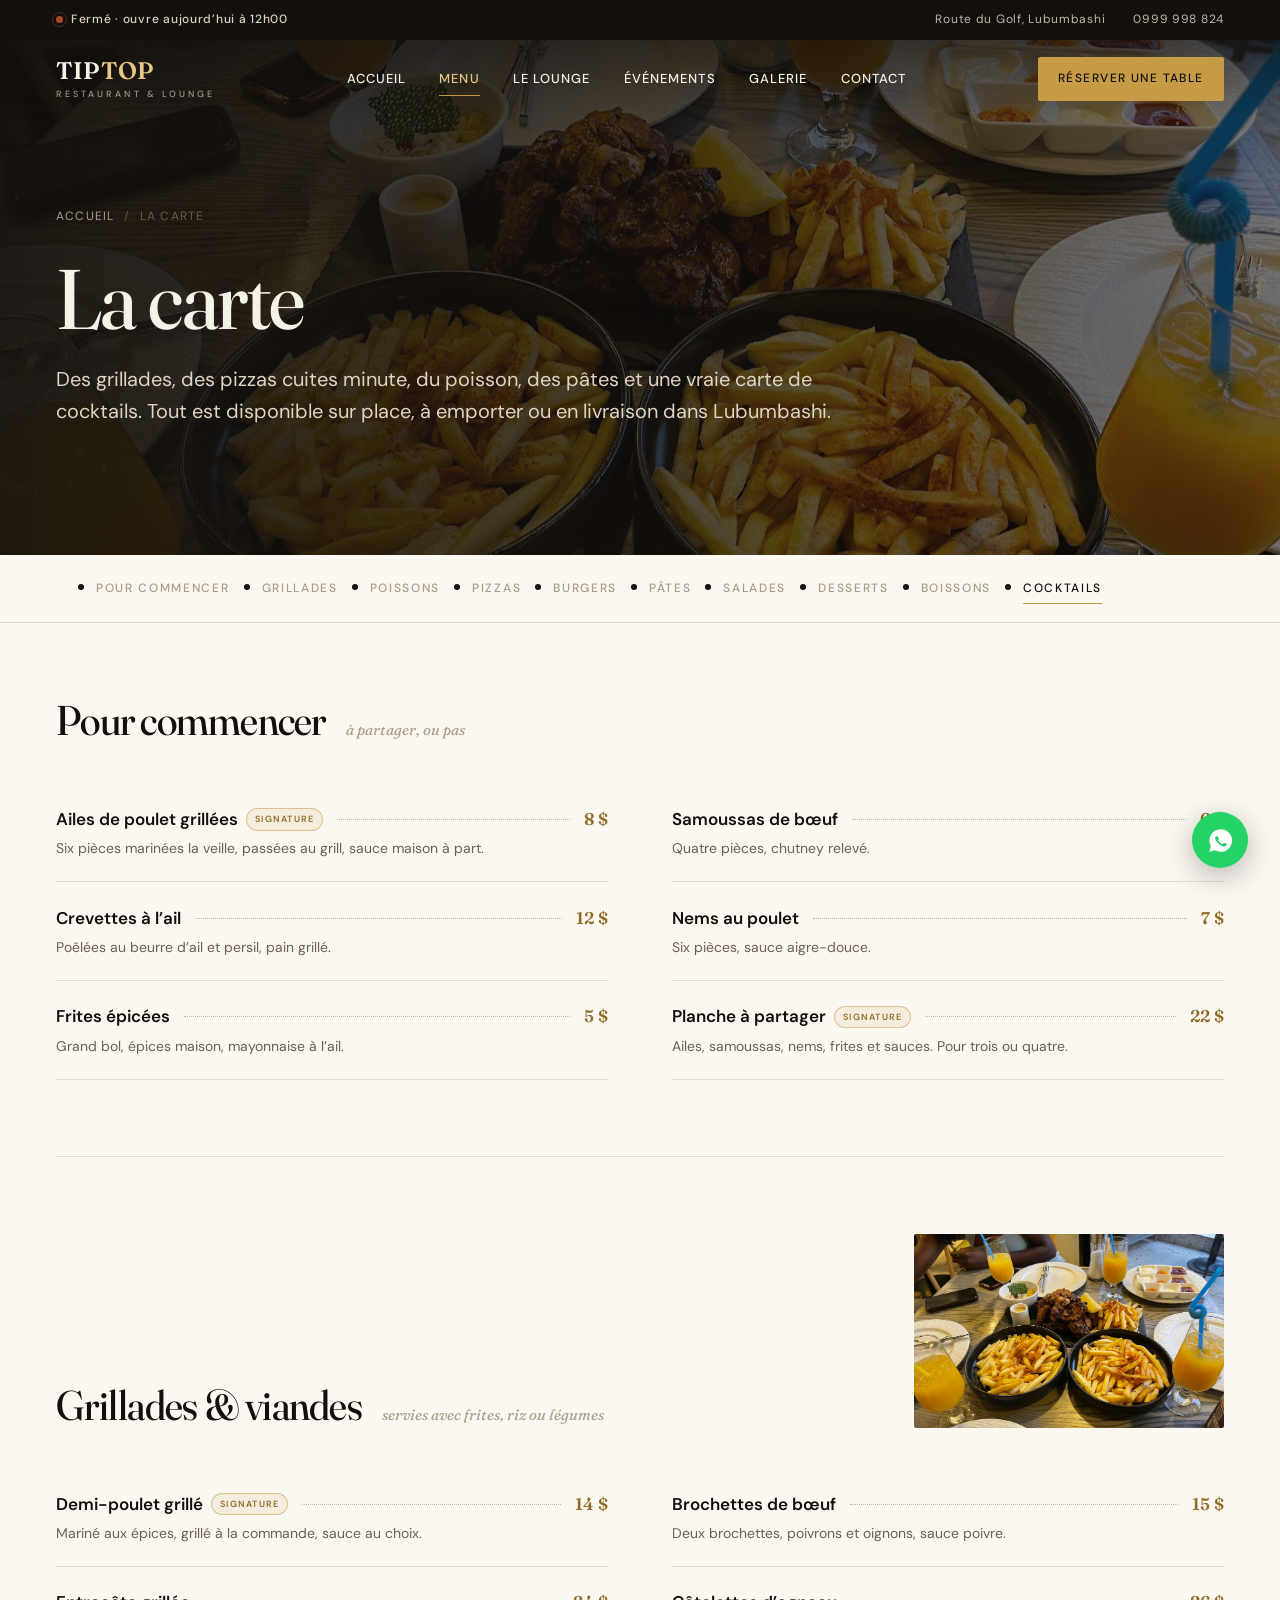
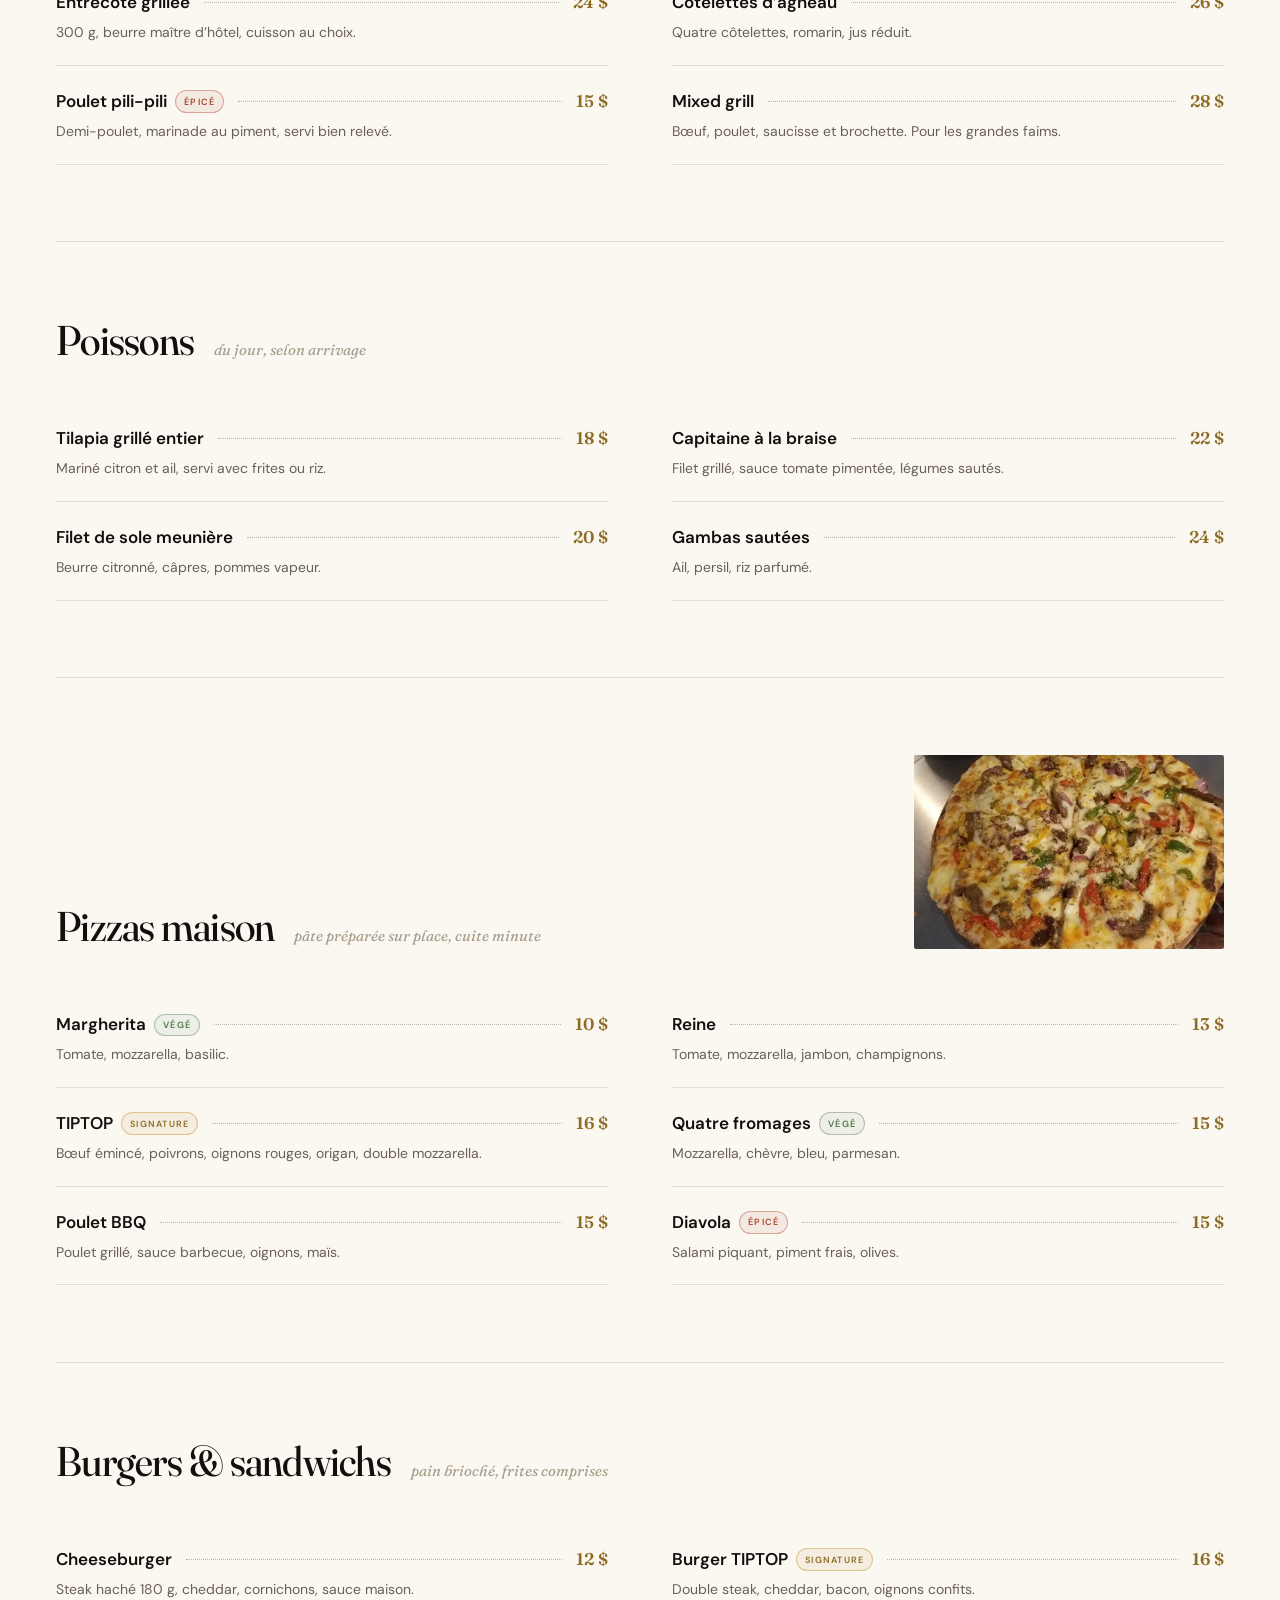
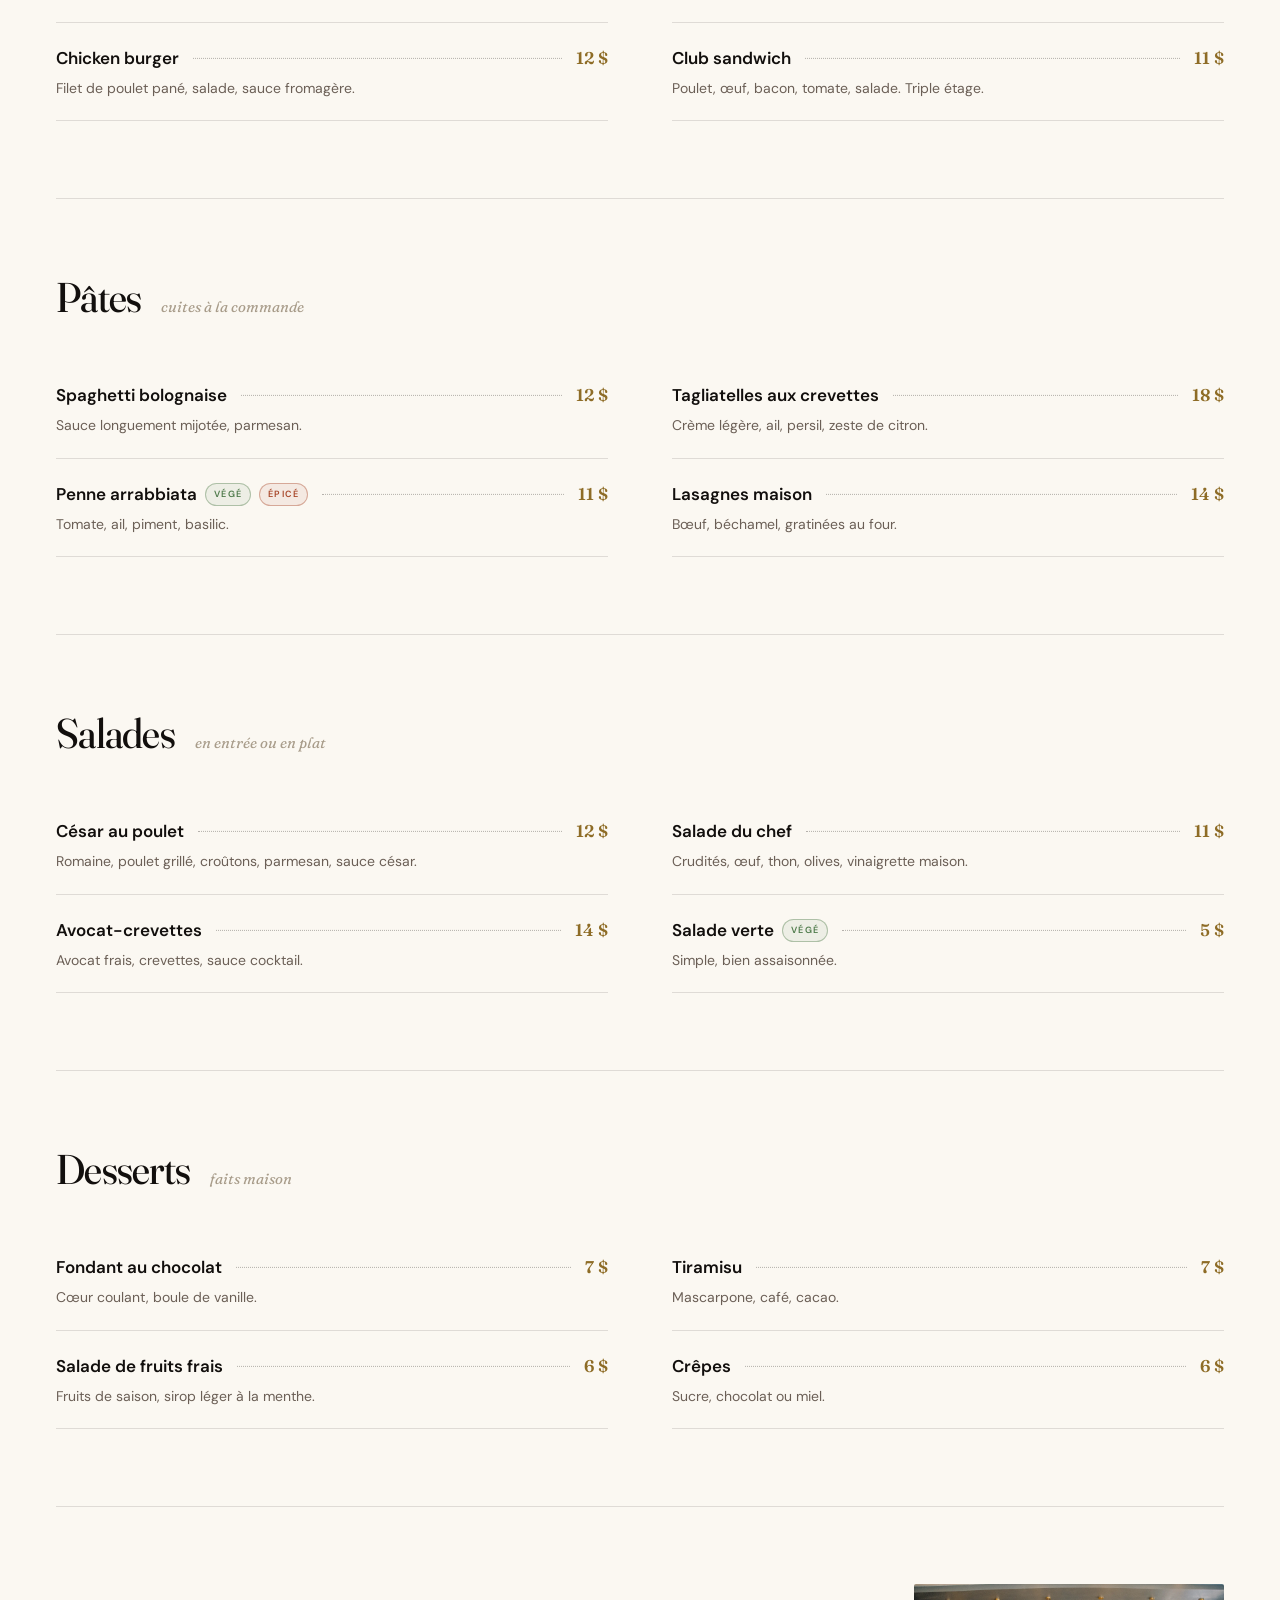
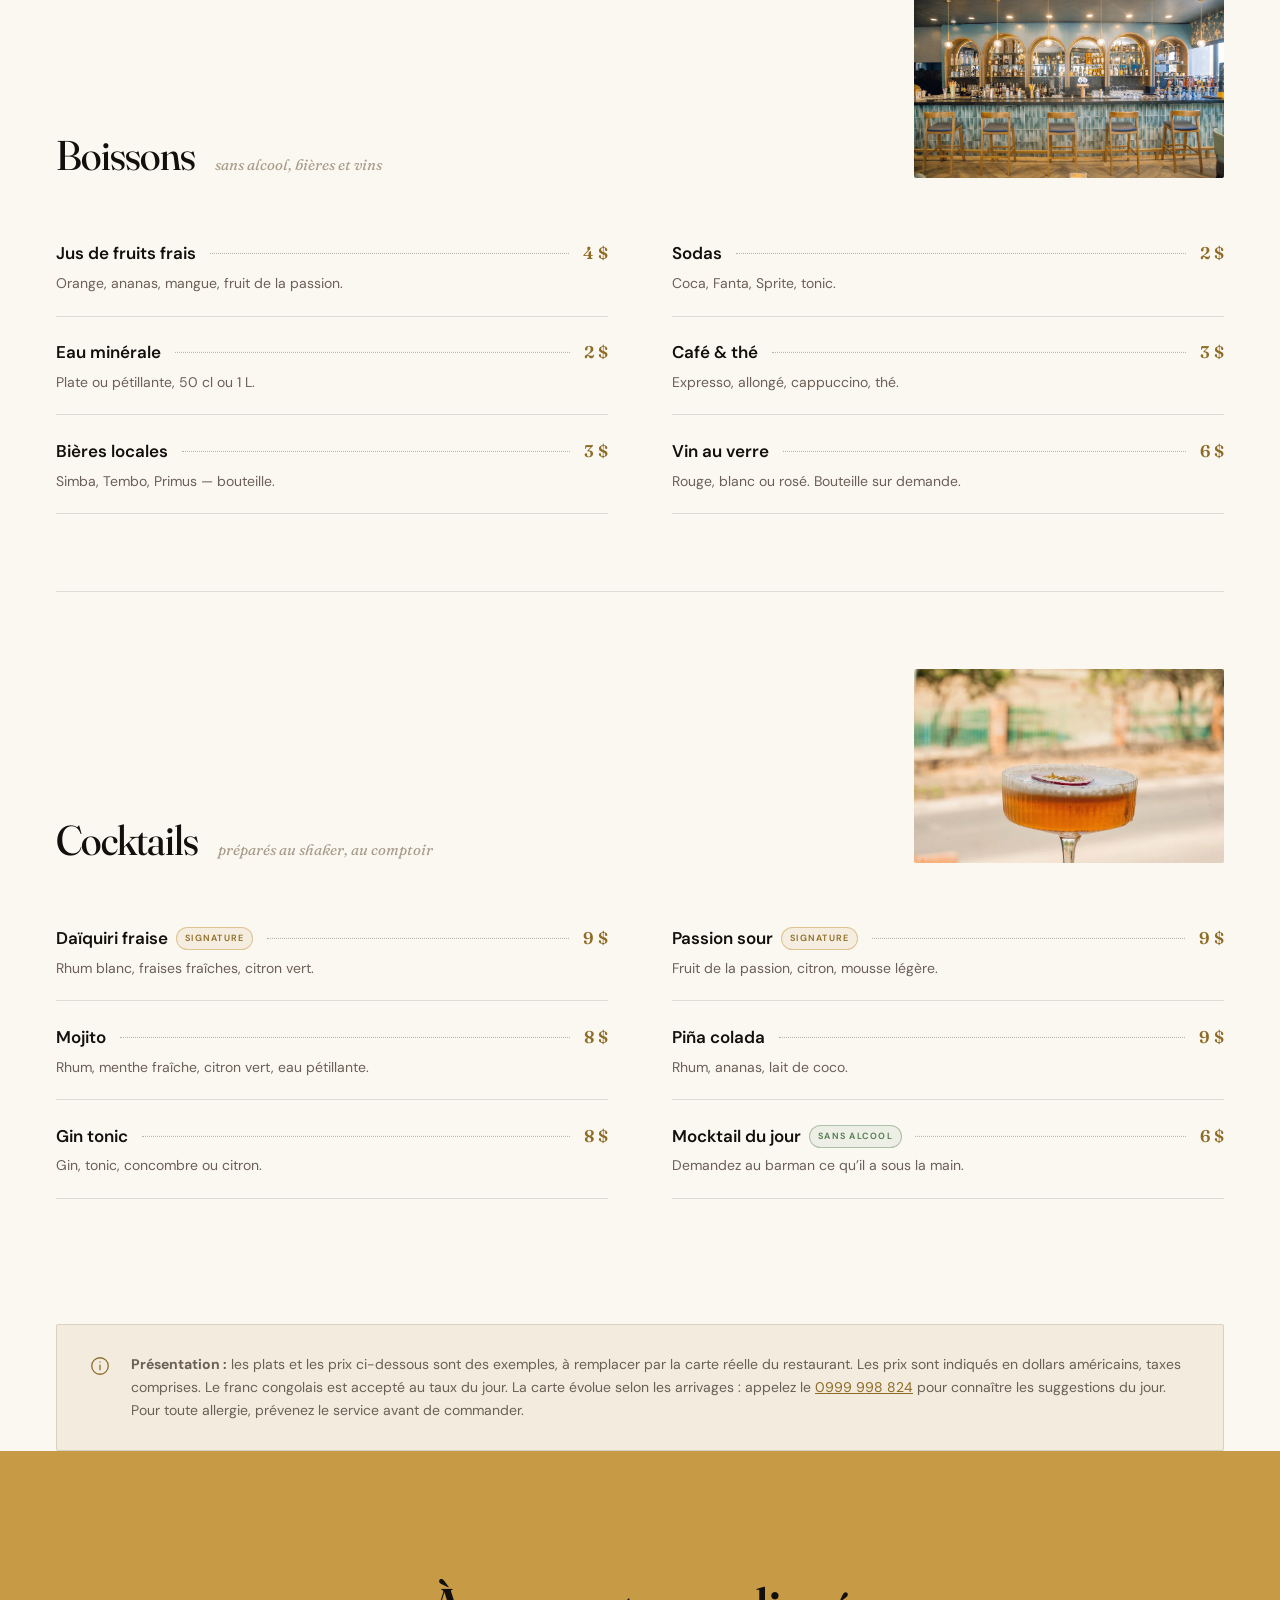
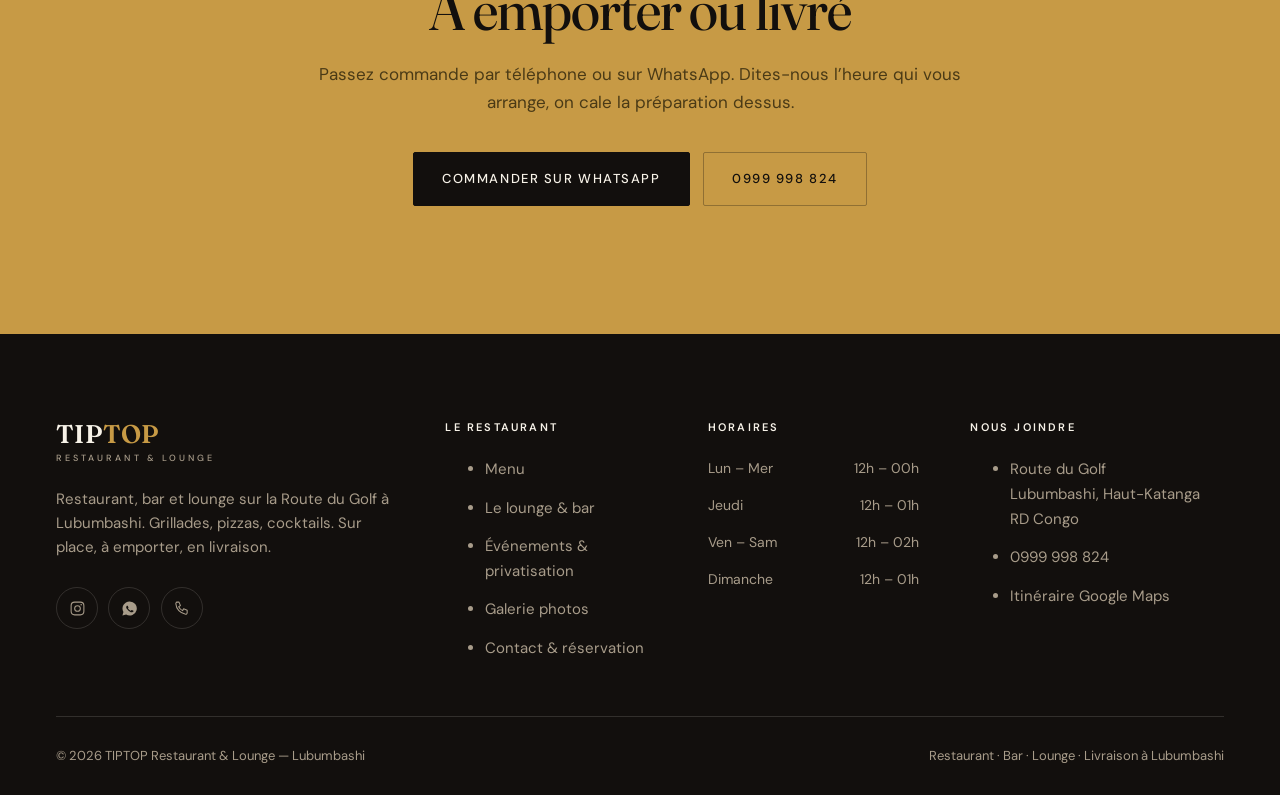
==== commit 72112f24: "Plan d'accès sans cadre externe, retrait d'un doublon de photo Co-Authored-By: Claude Opus 5 <norepl" ====
--- a/carte.html
+++ b/carte.html
@@ -516,7 +516,7 @@
           <p>sans alcool, bières et vins</p>
         </div>
         <figure class="carte-section__photo">
-          <img src="assets/img/bar-bouteilles-arches-tiptop-lubumbashi.webp" alt="Le bar du TIPTOP, ses arches et ses bouteilles, Route du Golf à Lubumbashi" width="1800" height="1200" loading="lazy">
+          <img src="assets/img/comptoir-bar-tiptop-restaurant-lubumbashi.webp" alt="Le bar du TIPTOP, ses arches et ses bouteilles, Route du Golf à Lubumbashi" width="1800" height="1200" loading="lazy">
         </figure>
       </div>
       <div class="carte-liste">
@@ -625,6 +625,8 @@
     <div class="carte-note">
       <svg viewBox="0 0 24 24" fill="none" stroke="currentColor" stroke-width="1.4" stroke-linecap="round"><circle cx="12" cy="12" r="9"/><path d="M12 11v5M12 7.6v.1"/></svg>
       <p>
+        <strong>Présentation&nbsp;:</strong> les plats et les prix ci-dessous sont des
+        exemples, à remplacer par la carte réelle du restaurant.
         Les prix sont indiqués en dollars américains, taxes comprises. Le franc congolais
         est accepté au taux du jour. La carte évolue selon les arrivages&nbsp;:
         appelez le <a href="tel:+243999998824" style="color:var(--or-sombre);text-decoration:underline">0999 998 824</a>
--- a/assets/css/style.css
+++ b/assets/css/style.css
@@ -725,3 +725,33 @@
   .carte-section{page-break-inside:avoid;border-bottom:1px solid #ccc}
   .carte-liste{grid-template-columns:repeat(2,1fr)}
 }
+
+/* --- Bloc plan d'accès (copie de démonstration) --------------------------
+   Le lecteur de la démo bloque les cadres externes : le plan interactif
+   est remplacé par une carte d'accès cliquable. Sur l'hébergement
+   définitif, l'iframe Google Maps du projet fonctionne normalement. */
+.plan-acces{
+  display:flex;flex-direction:column;justify-content:center;gap:1.25rem;
+  padding:clamp(1.75rem,4vw,2.5rem);
+  border:1px solid var(--trait-clair);border-radius:var(--r);
+  background:
+    radial-gradient(120% 90% at 85% 10%,rgba(199,154,69,.16),transparent 60%),
+    var(--noir-2);
+  position:relative;overflow:hidden;
+}
+.plan-acces::after{
+  content:"";position:absolute;inset:0;pointer-events:none;opacity:.5;
+  background-image:
+    repeating-linear-gradient(0deg,rgba(247,242,232,.05) 0 1px,transparent 1px 44px),
+    repeating-linear-gradient(90deg,rgba(247,242,232,.05) 0 1px,transparent 1px 44px);
+}
+.plan-acces > *{position:relative;z-index:1}
+.plan-acces__pin{width:34px;height:34px;color:var(--or)}
+.plan-acces h3{
+  font-family:var(--texte);font-size:.6875rem;letter-spacing:.2em;
+  text-transform:uppercase;font-weight:600;color:var(--creme-3);
+  font-variation-settings:normal;
+}
+.plan-acces p{font-size:1.0625rem;line-height:1.5;color:var(--creme)}
+.plan-acces small{font-size:.8125rem;color:var(--creme-3);display:block;margin-top:.4rem}
+.plan-acces .btn{align-self:flex-start}
